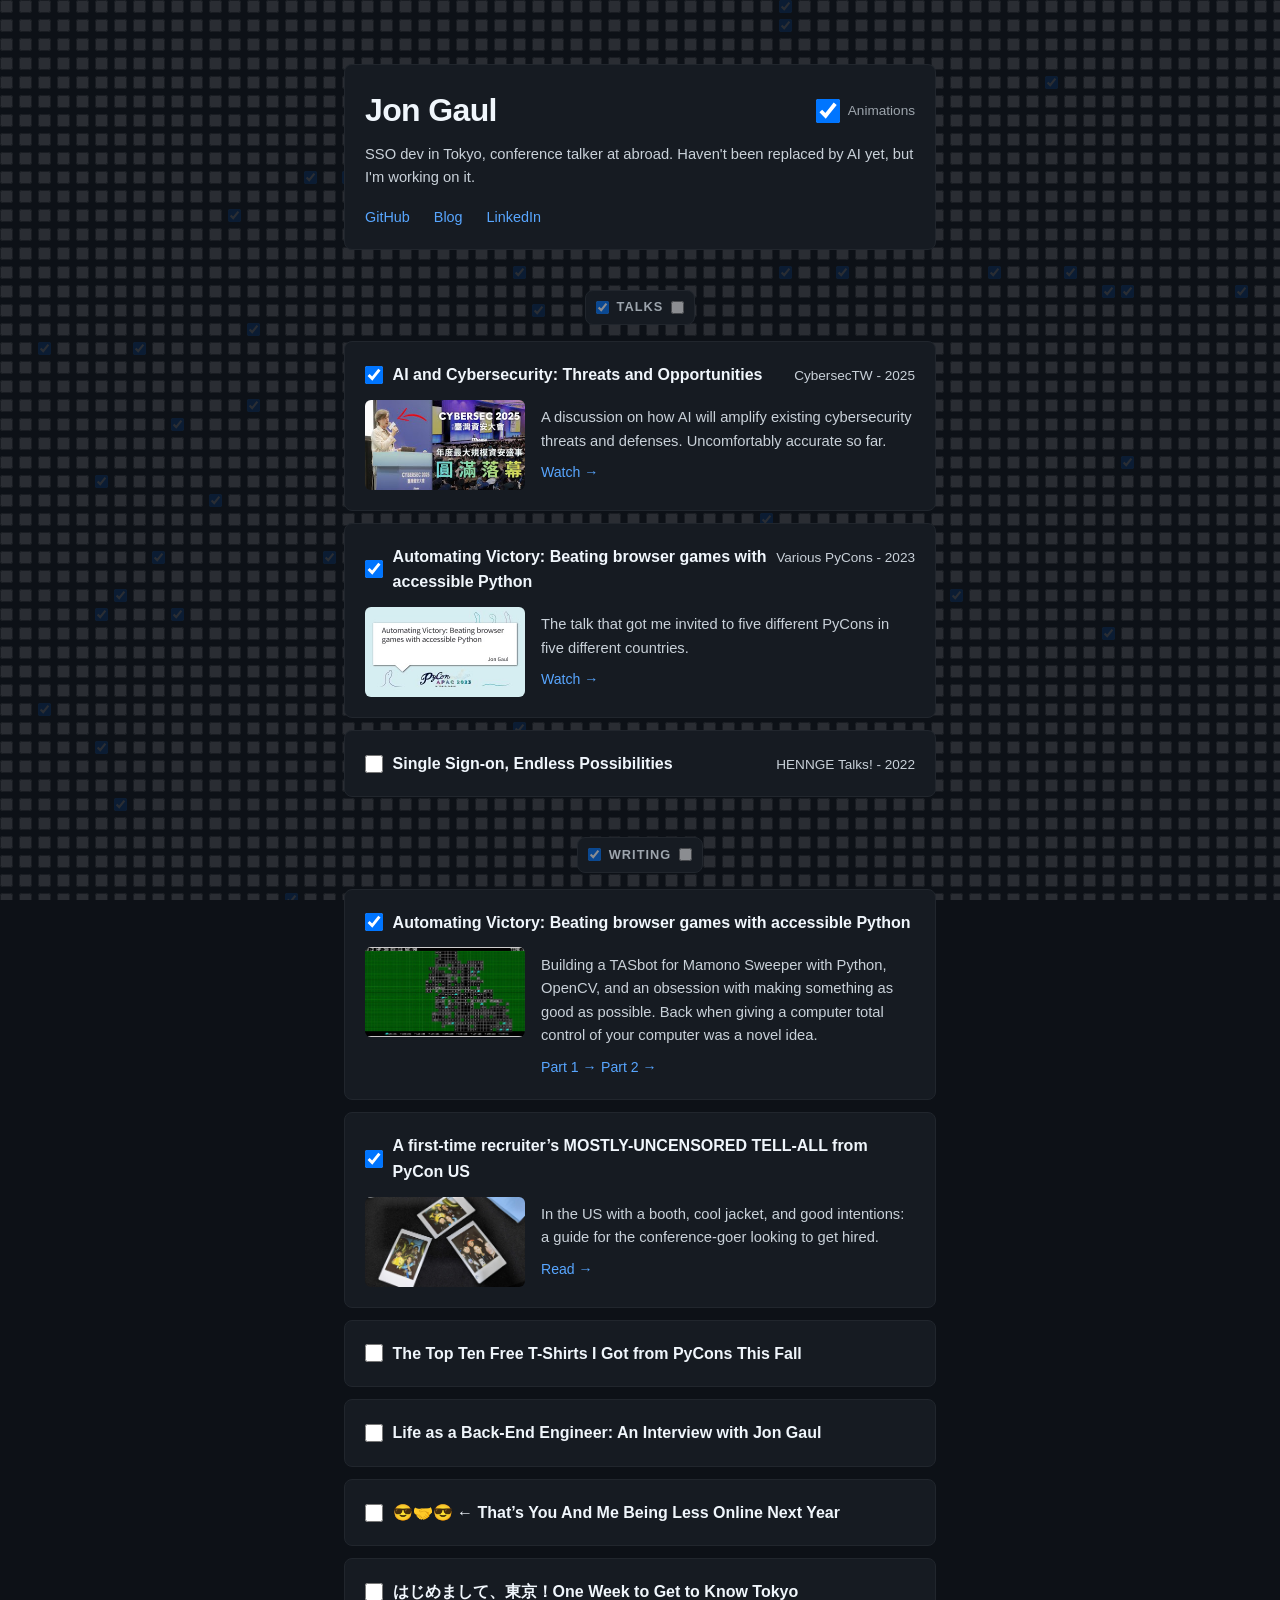
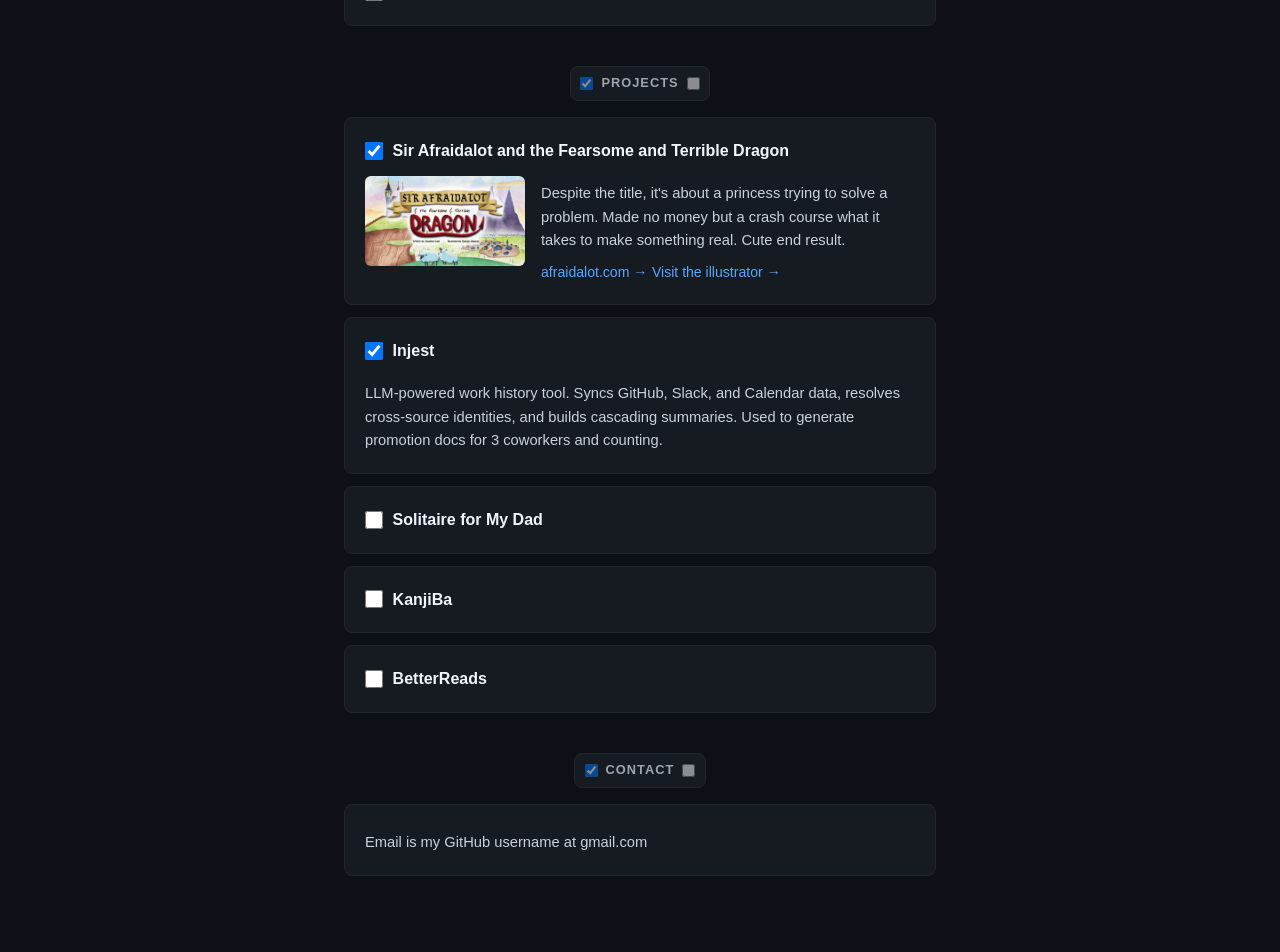
==== index.html @ 00626220 "initial" ====
<!DOCTYPE html>
<html lang="en">
<head>
  <meta charset="UTF-8">
  <meta name="viewport" content="width=device-width, initial-scale=1.0">
  <title>Jon Gaul</title>
  <meta name="description" content="See what I'm up to">
  <meta property="og:title" content="Jon Gaul">
  <meta property="og:description" content="See what I'm up to">
  <meta property="og:image" content="https://jongaul.com/img/cybersec-tw.jpg">
  <meta property="og:type" content="website">
  <meta name="twitter:card" content="summary_large_image">
  <meta name="twitter:title" content="Jon Gaul">
  <meta name="twitter:description" content="See what I'm up to">
  <meta name="twitter:image" content="https://jongaul.com/img/cybersec-tw.jpg">
  <link rel="icon" href="favicon.ico">
  <link rel="stylesheet" href="style.css">
</head>
<body>
  <div id="checkboxes" aria-hidden="true"></div>
  <main>
    <header class="card header-card">
      <div class="header-top">
        <h1>Jon Gaul</h1>
        <label class="motion-toggle"><input type="checkbox" id="motion" checked> Animations</label>
      </div>
      <p class="tagline">SSO dev in Tokyo, conference talker at abroad. Haven't been replaced by AI yet, but I'm working on it.</p>
      <nav>
        <a href="https://github.com/jgaul3">GitHub</a>
        <a href="https://medium.com/@jon.gaul">Blog</a>
        <a href="https://www.linkedin.com/in/jon-gaul-84a195150/">LinkedIn</a>
      </nav>
    </header>

<section>
      <h2><input type="checkbox" checked aria-hidden="true">Talks<input type="checkbox" aria-hidden="true"></h2>
      <div class="card expandable">
        <label class="card-header"><input type="checkbox" checked aria-label="Expand AI and Cybersecurity"><h3>AI and Cybersecurity: Threats and Opportunities<span class="meta">CybersecTW - 2025</span></h3></label>
        <div class="card-expand"><div class="card-expand-inner">
          <img class="thumb" src="img/cybersec-tw.jpg" alt="">
          <div class="card-body">
            <p>A discussion on how AI will amplify existing cybersecurity threats and defenses. Uncomfortably accurate so far.</p>
            <a href="https://www.youtube.com/watch?v=MoIgPzdPlQM" class="link" aria-label="Watch AI and Cybersecurity talk">Watch →</a>
          </div>
        </div></div>
      </div>
      <div class="card expandable">
        <label class="card-header"><input type="checkbox" checked aria-label="Expand PyCon Circuit"><h3>Automating Victory: Beating browser games with accessible Python<span class="meta">Various PyCons - 2023</span></h3></label>
        <div class="card-expand"><div class="card-expand-inner">
          <img class="thumb" src="img/pycon-circuit.jpg" alt="">
          <div class="card-body">
            <p>The talk that got me invited to five different PyCons in five different countries.</p>
            <a href="https://www.youtube.com/watch?v=HydHUgTPCno" class="link" aria-label="Watch PyCon Circuit talk">Watch →</a>
          </div>
        </div></div>
      </div>
      <div class="card expandable">
        <label class="card-header"><input type="checkbox" aria-label="Expand What is Single Sign-On"><h3>Single Sign-on, Endless Possibilities<span class="meta">HENNGE Talks! - 2022</span></h3></label>
        <div class="card-expand"><div class="card-expand-inner">
          <img class="thumb" src="img/sso-talk.jpg" alt="">
          <div class="card-body">
            <p>A crash course in OIDC and SAML: what happens when you click "Sign in with Google" and why you should add it to your site.</p>
            <a href="https://www.youtube.com/watch?v=1_h80XHBzgQ" class="link" aria-label="Watch What is Single Sign-On talk">Watch →</a>
          </div>
        </div></div>
      </div>
    </section>

    <section>
      <h2><input type="checkbox" checked aria-hidden="true">Writing<input type="checkbox" aria-hidden="true"></h2>
      <div class="card expandable">
        <label class="card-header"><input type="checkbox" checked aria-label="Expand Automating Victory"><h3>Automating Victory: Beating browser games with accessible Python</h3></label>
        <div class="card-expand"><div class="card-expand-inner">
          <img class="thumb" src="img/automating-victory.gif" alt="">
          <div class="card-body">
            <p>Building a TASbot for Mamono Sweeper with Python, OpenCV, and an obsession with making something as good as possible. Back when giving a computer total control of your computer was a novel idea.</p>
            <a href="https://medium.com/henngeblog/automating-victory-beating-browser-games-with-accessible-python-part-1-1a371d9e9234" class="link" aria-label="Read Automating Victory Part 1">Part 1 →</a>
            <a href="https://medium.com/henngeblog/automating-victory-beating-browser-games-with-accessible-python-part-2-181134e8b589" class="link" aria-label="Read Automating Victory Part 2">Part 2 →</a>
          </div>
        </div></div>
      </div>
      <div class="card expandable">
        <label class="card-header"><input type="checkbox" checked aria-label="Expand Recruiter Tell-All"><h3>A first-time recruiter’s MOSTLY-UNCENSORED TELL-ALL from PyCon US</h3></label>
        <div class="card-expand"><div class="card-expand-inner">
          <img class="thumb" src="img/tell-all.webp" alt="">
          <div class="card-body">
            <p>In the US with a booth, cool jacket, and good intentions: a guide for the conference-goer looking to get hired.</p>
            <a href="https://medium.com/henngeblog/a-first-time-recruiters-mostly-uncensored-tell-all-from-pycon-us-fcbae22f1d52" class="link" aria-label="Read Recruiter Tell-All">Read →</a>
          </div>
        </div></div>
      </div>
      <div class="card expandable">
        <label class="card-header"><input type="checkbox" aria-label="Expand T-Shirts"><h3>The Top Ten Free T-Shirts I Got from PyCons This Fall</h3></label>
        <div class="card-expand"><div class="card-expand-inner">
          <img class="thumb" src="img/t-shirts.webp" alt="">
          <div class="card-body">
            <p>A retrospective on traveling to 5 countries and the things I took away from each of them.</p>
            <a href="https://medium.com/henngeblog/day-2-the-top-ten-free-t-shirts-i-got-from-pycons-this-fall-167c78c7d3d2" class="link" aria-label="Read Top Ten T-Shirts">Read →</a>
          </div>
        </div></div>
      </div>
      <div class="card expandable">
        <label class="card-header"><input type="checkbox" aria-label="Expand Life as a Back-End Engineer"><h3>Life as a Back-End Engineer: An Interview with Jon Gaul</h3></label>
        <div class="card-expand"><div class="card-expand-inner">
          <img class="thumb" src="img/hennge-life.png" alt="">
          <div class="card-body">
            <p>Come read the most dazzlingly corporate thing I've ever written. A casual, off-the-cuff discussion that took hours of rewrites and revisions.</p>
            <a href="https://hennge.com/global/info/henka/interview/202409-life-as-a-back-end-engineer/" class="link" aria-label="Read Life as a Back-End Engineer">Read →</a>
          </div>
        </div></div>
      </div>
      <div class="card expandable">
        <label class="card-header"><input type="checkbox" aria-label="Expand Being Less Online"><h3>😎🤝😎 ← That’s You And Me Being Less Online Next Year</h3></label>
        <div class="card-expand"><div class="card-expand-inner">
          <img class="thumb" src="img/wii-sports-take-a-break.webp" alt="">
          <div class="card-body">
            <p>Quitting Twitter with uBlock Origin and spite. Still off it at time of writing.</p>
            <a href="https://medium.com/henngeblog/day-4-thats-you-and-me-being-less-online-next-year-6e785f6e74a8" class="link" aria-label="Read Being Less Online">Read →</a>
          </div>
        </div></div>
      </div>
      <div class="card expandable">
        <label class="card-header"><input type="checkbox" aria-label="Expand Tokyo Travel Guide"><h3>はじめまして、東京！One Week to Get to Know Tokyo</h3></label>
        <div class="card-expand"><div class="card-expand-inner">
          <img class="thumb" src="img/japan-travel.png" alt="">
          <div class="card-body">
            <p>Equal parts travel guide, travelog, and chance to show off the pics my mom took while she was in town.</p>
            <a href="https://medium.com/henngeblog/day-9-%E3%81%AF%E3%81%98%E3%82%81%E3%81%BE%E3%81%97%E3%81%A6-%E6%9D%B1%E4%BA%AC-one-week-to-get-to-know-tokyo-d1bea226c5a6" class="link" aria-label="Read Tokyo Travel Guide">Read →</a>
          </div>
        </div></div>
      </div>
    </section>

    <section>
      <h2><input type="checkbox" checked aria-hidden="true">Projects<input type="checkbox" aria-hidden="true"></h2>
      <div class="card expandable">
        <label class="card-header"><input type="checkbox" checked aria-label="Expand afraidalot"><h3>Sir Afraidalot and the Fearsome and Terrible Dragon</h3></label>
        <div class="card-expand"><div class="card-expand-inner">
          <img class="thumb" src="img/afraidalot.webp" alt="">
          <div class="card-body">
            <p>Despite the title, it's about a princess trying to solve a problem. Made no money but a crash course what it takes to make something real. Cute end result.</p>
            <a href="https://afraidalot.com" class="link" aria-label="Visit afraidalot.com">afraidalot.com →</a>
            <a href="https://www.hmooneyart.com/" class="link" aria-label="Visit the illustrator">Visit the illustrator →</a>
          </div>
        </div></div>
      </div>
      <div class="card expandable">
        <label class="card-header"><input type="checkbox" checked aria-label="Expand Injest"><h3>Injest</h3></label>
        <div class="card-expand"><div class="card-expand-inner">
          <p>LLM-powered work history tool. Syncs GitHub, Slack, and Calendar data, resolves cross-source identities, and builds cascading summaries. Used to generate promotion docs for 3 coworkers and counting.</p>
        </div></div>
      </div>
      <div class="card expandable">
        <label class="card-header"><input type="checkbox" aria-label="Expand Solitaire for My Dad"><h3>Solitaire for My Dad</h3></label>
        <div class="card-expand"><div class="card-expand-inner">
          <img class="thumb" src="img/solitaire.webp" alt="">
          <div class="card-body">
            <p>Ad-free solitaire PWA. An app with an intended audience of one.</p>
            <a href="https://jgaul3.github.io/solitaire-for-my-dad/" class="link" aria-label="Play Solitaire for My Dad">Play →</a>
            <a href="https://github.com/jgaul3/solitaire-for-my-dad" class="link" aria-label="Solitaire source code">Source →</a>
          </div>
        </div></div>
      </div>
      <div class="card expandable">
        <label class="card-header"><input type="checkbox" aria-label="Expand KanjiBa"><h3>KanjiBa</h3></label>
        <div class="card-expand"><div class="card-expand-inner">
          <p>A micro-fiction kanji learning app. Generates stories and images to teach you a few kanji in context. An excuse to run a local AI pipeline across every computer I own.</p>
        </div></div>
      </div>
      <div class="card expandable">
        <label class="card-header"><input type="checkbox" aria-label="Expand BetterReads"><h3>BetterReads</h3></label>
        <div class="card-expand"><div class="card-expand-inner">
          <p>Goodreads recommendation engine. Will the people that like your favorites have favorites you'll like?</p>
        </div></div>
      </div>
    </section>

    <section>
      <h2><input type="checkbox" checked aria-hidden="true">Contact<input type="checkbox" aria-hidden="true"></h2>
      <div class="card header-card">
        <p>Email is my GitHub username at gmail.com</p>
      </div>
    </section>

  </main>
  <script>
    const container = document.getElementById('checkboxes');
    const size = 19;
    let boxes;
    const mobile = navigator.maxTouchPoints > 0;
    const gridW = mobile ? window.innerWidth : 3840;
    const gridH = mobile ? window.innerHeight : 2160;
    const cols = Math.ceil(gridW / size);
    const rows = Math.ceil(gridH / size);
    const fragment = document.createDocumentFragment();
    for (let i = 0; i < rows * cols; i++) {
      const cb = document.createElement('input');
      cb.type = 'checkbox';
      // cb.checked = Math.random() < 0.3;
      fragment.appendChild(cb);
    }
    container.appendChild(fragment);
    container.style.setProperty('--cols', cols);
    boxes = container.querySelectorAll('input');

    const motionToggle = document.getElementById('motion');
    let animated = !window.matchMedia('(prefers-reduced-motion: reduce)').matches;
    motionToggle.checked = animated;

    motionToggle.addEventListener('change', () => {
      animated = motionToggle.checked;
    });

    const visCols = Math.ceil(window.innerWidth / size);
    const visRows = Math.ceil(window.innerHeight / size);
    (function tick() {
      if (animated) {
        const r = Math.floor(Math.random() * visRows);
        const c = Math.floor(Math.random() * visCols);
        const idx = r * cols + c;
        boxes[idx].checked = !boxes[idx].checked;
      }
      requestAnimationFrame(tick);
    })();

    /* dvd bounce — disabled
    let px = Math.random() * window.innerWidth;
    let py = Math.random() * window.innerHeight;
    let vx = 3 + Math.random() * 2;
    let vy = 2 + Math.random() * 2;
    (function tick() {
      px += vx;
      py += vy;
      if (px <= 0 || px >= window.innerWidth) vx = -vx;
      if (py <= 0 || py >= window.innerHeight) vy = -vy;
      px = Math.max(0, Math.min(px, window.innerWidth));
      py = Math.max(0, Math.min(py, window.innerHeight));
      toggleNear(px, py);
      requestAnimationFrame(tick);
    })();
    */

    const radius = 2;

    function toggleNear(x, y) {
      const col = Math.floor(x / size);
      const row = Math.floor(y / size);
      for (let dr = -radius; dr <= radius; dr++) {
        for (let dc = -radius; dc <= radius; dc++) {
          if (dr * dr + dc * dc > radius * radius) continue;
          const r = row + dr;
          const c = col + dc;
          if (r < 0 || c < 0 || c >= cols) continue;
          const idx = r * cols + c;
          if (idx >= 0 && idx < boxes.length) {
            boxes[idx].checked = !boxes[idx].checked;
          }
        }
      }
    }

    let lastCol = -1, lastRow = -1;
    function handleMove(x, y) {
      if (!animated) return;
      const col = Math.floor(x / size);
      const row = Math.floor(y / size);
      if (col === lastCol && row === lastRow) return;
      lastCol = col;
      lastRow = row;
      toggleNear(x, y);
    }
    document.addEventListener('mousemove', (e) => {
      handleMove(e.clientX, e.clientY);
    });
    document.addEventListener('touchmove', (e) => {
      const t = e.touches[0];
      handleMove(t.clientX, t.clientY);
    }, { passive: true });
  </script>
</body>
</html>
---- style.css ----
* {
  margin: 0;
  padding: 0;
  box-sizing: border-box;
}

body {
  font-family: -apple-system, BlinkMacSystemFont, "Segoe UI", Helvetica, Arial, sans-serif;
  background: #0d1117;
  color: #c9d1d9;
  line-height: 1.6;
  -webkit-font-smoothing: antialiased;
  position: relative;
}

#checkboxes {
  position: fixed;
  top: 0;
  left: 0;
  width: 100vw;
  height: 100vh;
  display: grid;
  grid-template-columns: repeat(var(--cols), 13px);
  gap: 6px;
  pointer-events: none;
  z-index: 0;
  overflow: hidden;
}

#checkboxes input[type="checkbox"] {
  appearance: auto;
  width: 13px;
  height: 13px;
  margin: 0;
  padding: 0;
  opacity: 0.12;
  pointer-events: auto;
  cursor: pointer;
}

main {
  max-width: 640px;
  margin: 0 auto;
  padding: 4rem 1.5rem;
  position: relative;
  z-index: 1;
  pointer-events: none;
}

main .card, main a, main input {
  pointer-events: auto;
}

header {
  margin-bottom: 3rem;
}

h1 {
  font-size: 2rem;
  color: #f0f6fc;
  font-weight: 700;
  letter-spacing: -0.02em;
}

.tagline {
  margin-top: 0.5rem;
  font-size: 1.05rem;
  color: #c9d1d9;
}

.header-top {
  display: flex;
  justify-content: space-between;
  align-items: center;
}

.motion-toggle {
  display: flex;
  align-items: center;
  gap: 0.5rem;
  font-size: 0.85rem;
  color: #9da5ad;
  cursor: pointer;
  white-space: nowrap;
}

.motion-toggle input[type="checkbox"] {
  appearance: auto;
  width: 24px;
  height: 24px;
  cursor: pointer;
}

nav {
  margin-top: 1rem;
  display: flex;
  gap: 1.5rem;
}

nav a {
  color: #58a6ff;
  text-decoration: none;
  font-size: 0.9rem;
  font-weight: 500;
}

nav a:hover {
  text-decoration: underline;
}

h2 {
  font-size: 0.8rem;
  font-weight: 600;
  text-transform: uppercase;
  letter-spacing: 0.08em;
  color: #9da5ad;
  margin-bottom: 1rem;
  margin-top: 2.5rem;
  background: #161b22;
  border: 1px solid #21262d;
  display: flex;
  align-items: center;
  gap: 0.5rem;
  width: fit-content;
  margin-left: auto;
  margin-right: auto;
  padding: 0.4rem 0.6rem;
  border-radius: 8px;
}

h2 input[type="checkbox"] {
  appearance: auto;
  width: 13px;
  height: 13px;
  margin: 0;
  opacity: 0.5;
}

.card {
  border: 1px solid #21262d;
  border-radius: 8px;
  padding: 1.25rem;
  margin-bottom: 0.75rem;
  background: #161b22;
  transition: border-color 0.15s;
  display: flex;
  gap: 1rem;
  align-items: start;
}

.card.expandable {
  display: block;
}

.card-header {
  display: flex;
  align-items: center;
  gap: 0.6rem;
  cursor: pointer;
}

.card-header input[type="checkbox"] {
  appearance: auto;
  width: 18px;
  height: 18px;
  flex-shrink: 0;
  cursor: pointer;
}

.card-expand {
  display: grid;
  grid-template-rows: 0fr;
  transition: grid-template-rows 0.25s ease;
}

.card-expand > .card-expand-inner {
  overflow: hidden;
  display: flex;
  gap: 1rem;
  align-items: start;
}

.card-header:has(:checked) + .card-expand {
  grid-template-rows: 1fr;
}

.card-header:has(:checked) + .card-expand > .card-expand-inner {
  padding-top: 0.75rem;
}

.card .thumb {
  width: 160px;
  aspect-ratio: 16 / 9;
  border-radius: 6px;
  object-fit: cover;
  flex-shrink: 0;
}

.card .card-body {
  flex: 1;
  min-width: 0;
}

.card:hover {
  border-color: #30363d;
}

.header-card {
  display: block;
}

.card h3 {
  font-size: 1rem;
  color: #f0f6fc;
  font-weight: 600;
  display: flex;
  justify-content: space-between;
  align-items: baseline;
  gap: 0.5rem;
  flex: 1;
}

.meta {
  font-weight: 400;
  color: #c9d1d9;
  font-size: 0.85rem;
  text-align: right;
  white-space: nowrap;
}

.card p {
  margin-top: 0.4rem;
  font-size: 0.92rem;
  color: #c9d1d9;
}

.card a {
  color: #58a6ff;
  text-decoration: none;
}

.card a:hover {
  text-decoration: underline;
}

.link {
  display: inline-block;
  margin-top: 0.5rem;
  font-size: 0.88rem;
  font-weight: 500;
}
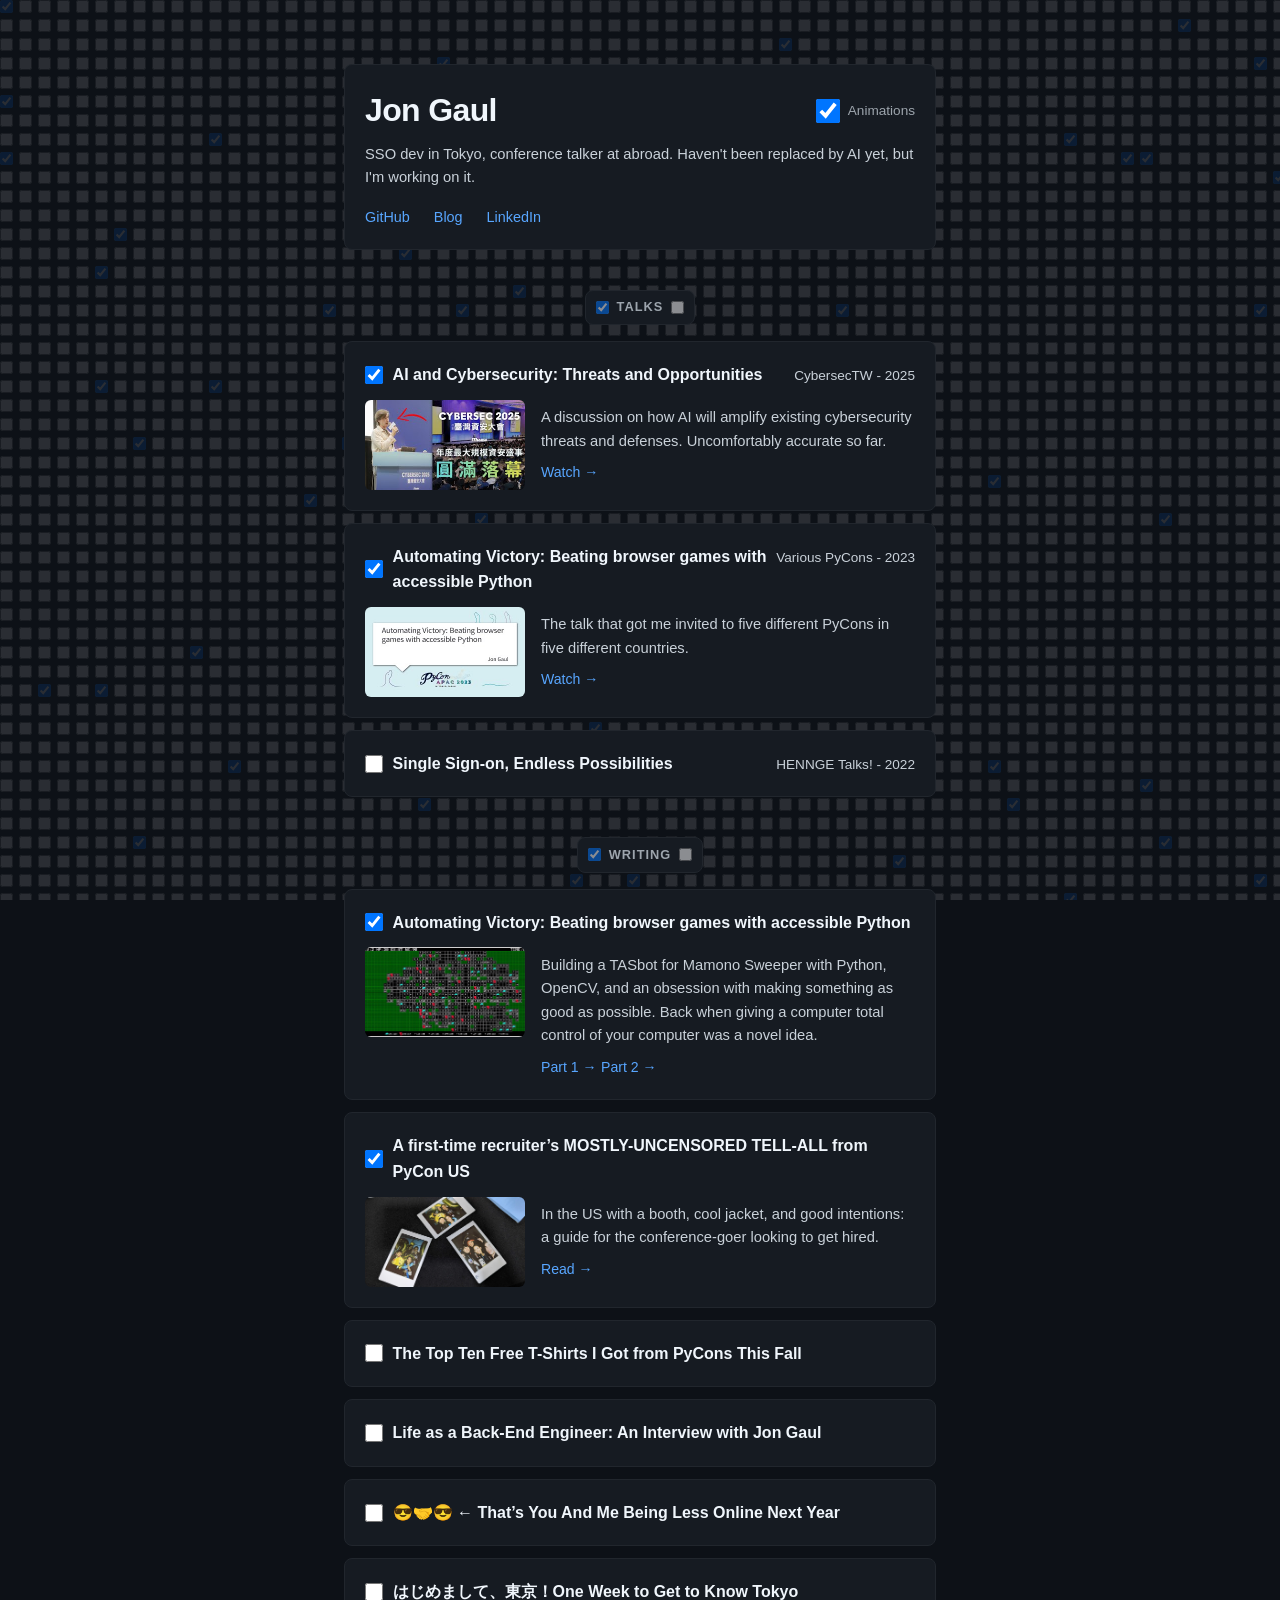
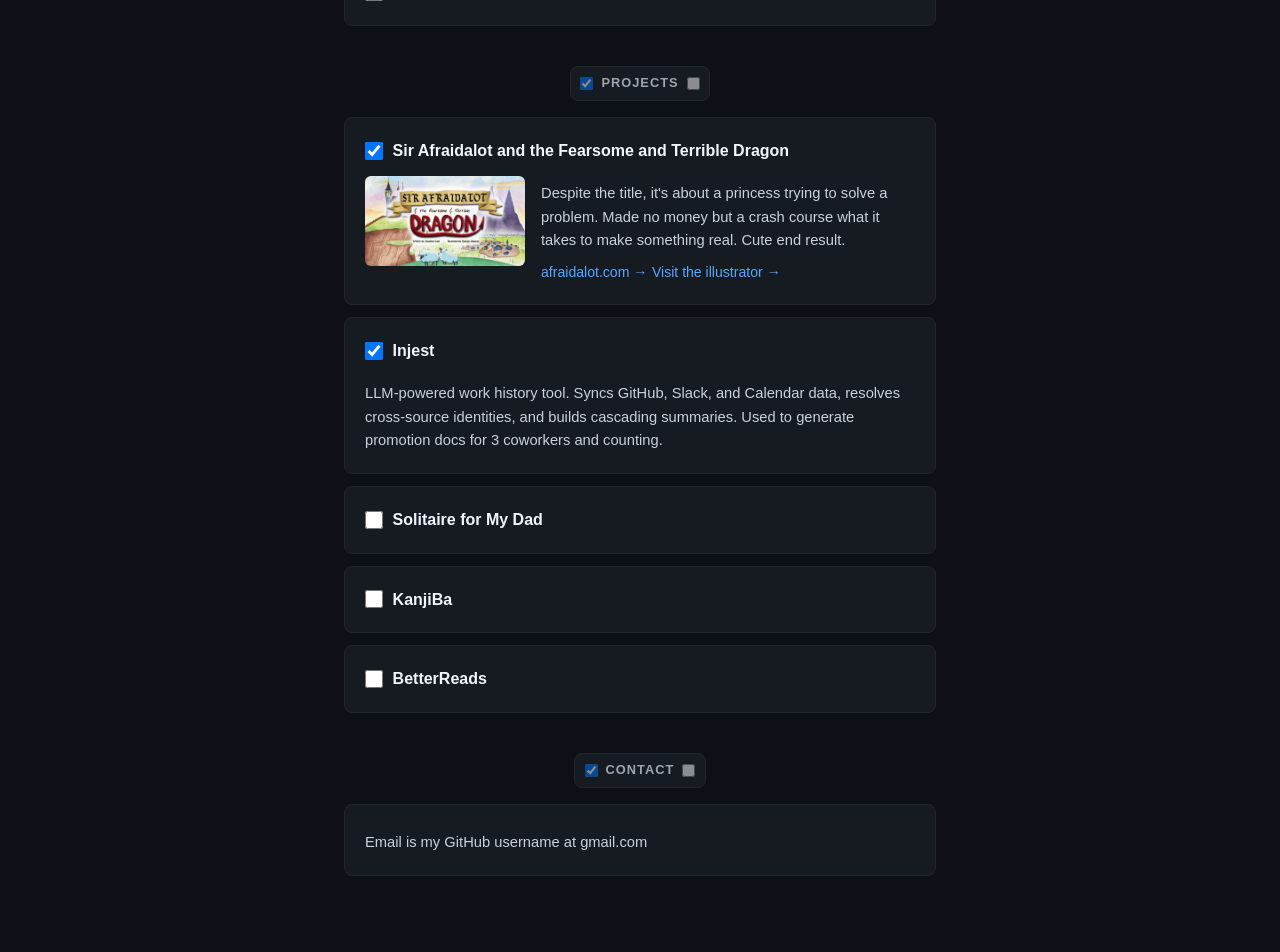
==== commit 58ceda48: "updates" ====
--- a/index.html
+++ b/index.html
@@ -28,7 +28,7 @@
       <nav>
         <a href="https://github.com/jgaul3">GitHub</a>
         <a href="https://medium.com/@jon.gaul">Blog</a>
-        <a href="https://www.linkedin.com/in/jon-gaul-84a195150/">LinkedIn</a>
+        <a href="https://www.linkedin.com/in/jgaul3/">LinkedIn</a>
       </nav>
     </header>
 
@@ -211,8 +211,12 @@
       animated = motionToggle.checked;
     });
 
-    const visCols = Math.ceil(window.innerWidth / size);
-    const visRows = Math.ceil(window.innerHeight / size);
+    let visCols = Math.ceil(window.innerWidth / size);
+    let visRows = Math.ceil(window.innerHeight / size);
+    window.addEventListener('resize', () => {
+      visCols = Math.ceil(window.innerWidth / size);
+      visRows = Math.ceil(window.innerHeight / size);
+    });
     (function tick() {
       if (animated) {
         const r = Math.floor(Math.random() * visRows);
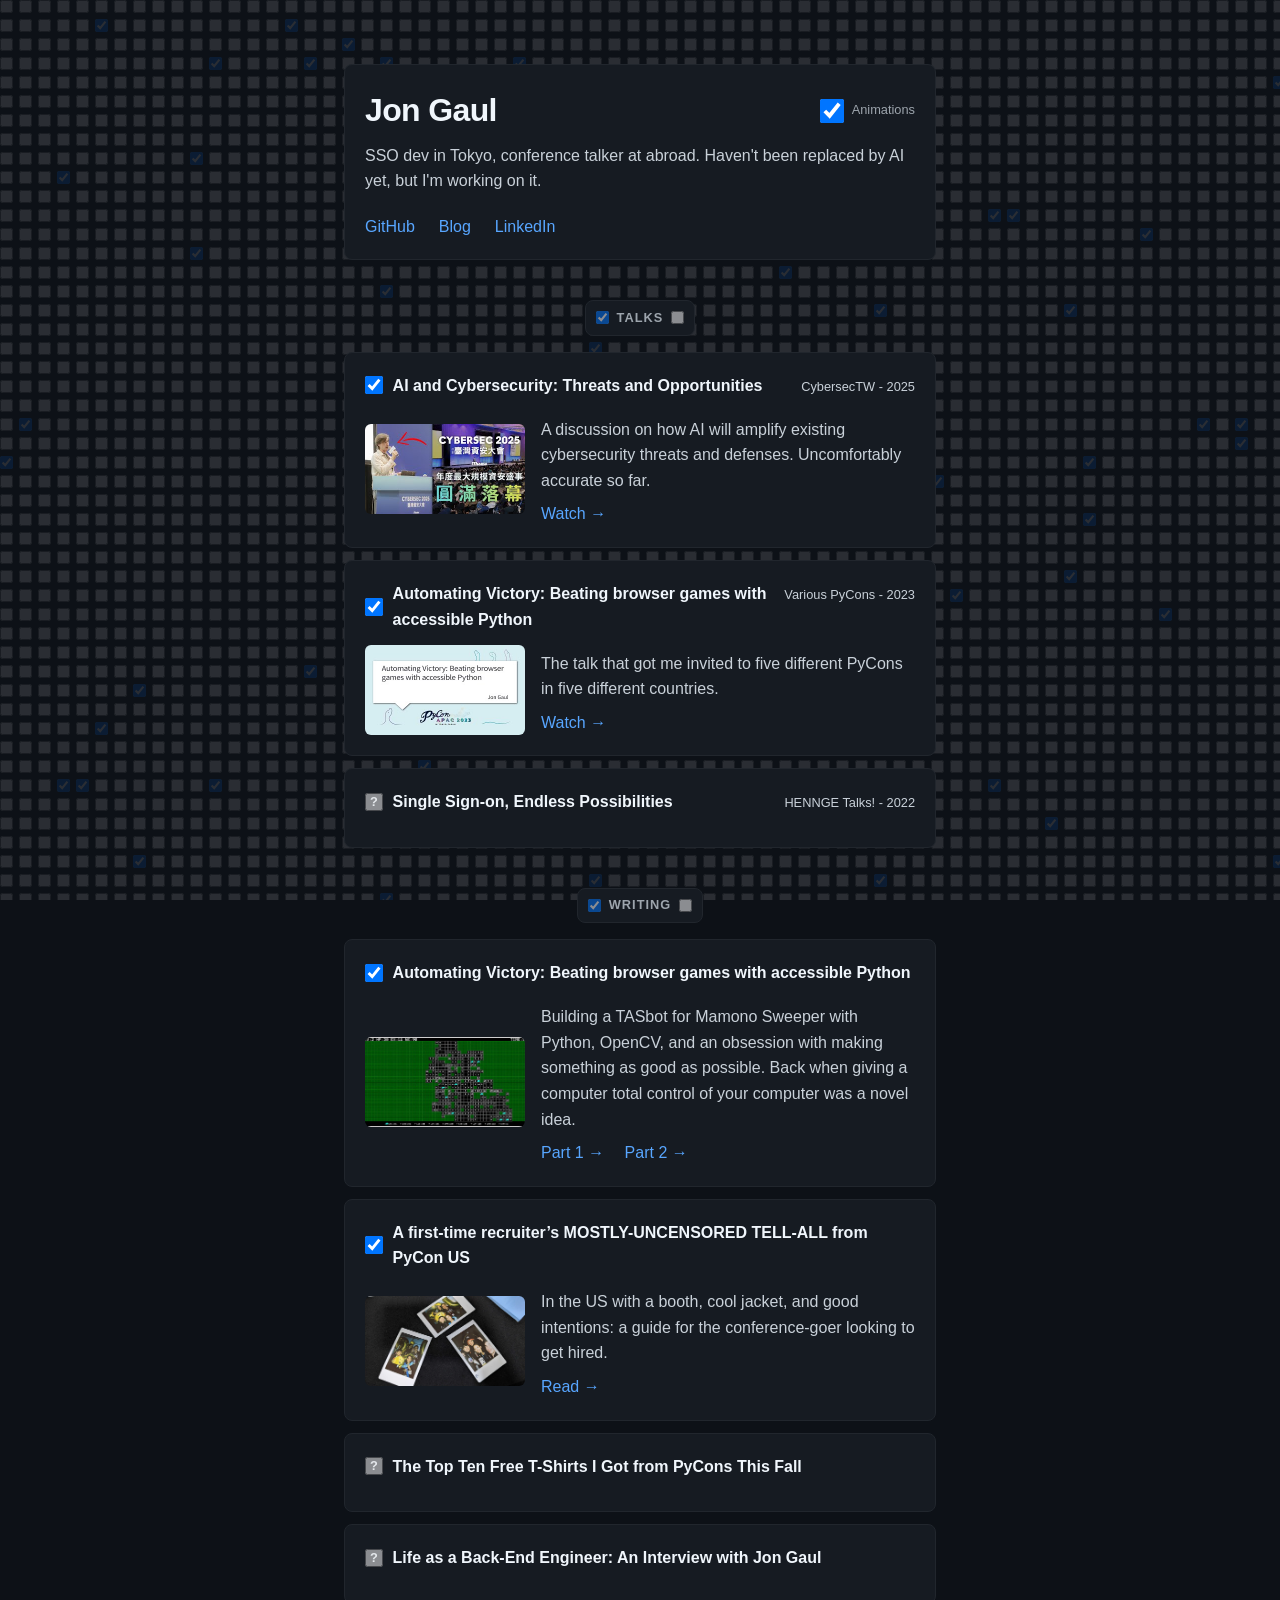
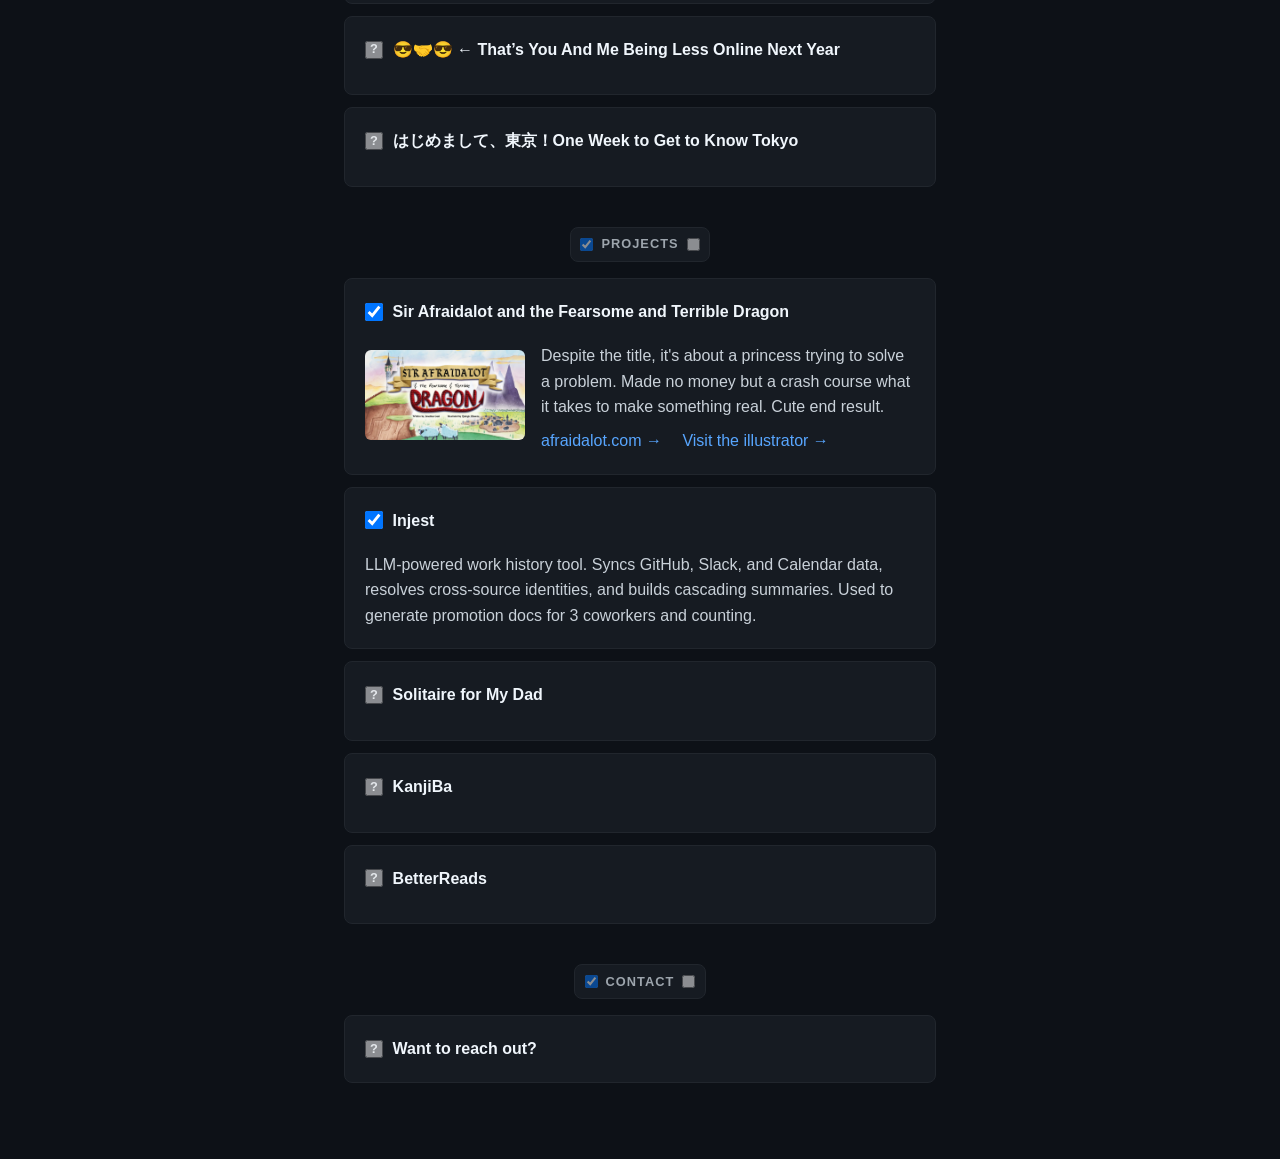
==== commit ba4a6d5d: "Refine style" ====
--- a/index.html
+++ b/index.html
@@ -13,6 +13,7 @@
   <meta name="twitter:title" content="Jon Gaul">
   <meta name="twitter:description" content="See what I'm up to">
   <meta name="twitter:image" content="https://jongaul.com/img/cybersec-tw.jpg">
+  <meta name="theme-color" content="#0d1117">
   <link rel="icon" href="favicon.ico">
   <link rel="stylesheet" href="style.css">
 </head>
@@ -26,13 +27,13 @@
       </div>
       <p class="tagline">SSO dev in Tokyo, conference talker at abroad. Haven't been replaced by AI yet, but I'm working on it.</p>
       <nav>
-        <a href="https://github.com/jgaul3">GitHub</a>
-        <a href="https://medium.com/@jon.gaul">Blog</a>
-        <a href="https://www.linkedin.com/in/jgaul3/">LinkedIn</a>
+        <a href="https://github.com/jgaul3" target="_blank" rel="noopener">GitHub</a>
+        <a href="https://medium.com/@jon.gaul" target="_blank" rel="noopener">Blog</a>
+        <a href="https://www.linkedin.com/in/jgaul3/" target="_blank" rel="noopener">LinkedIn</a>
       </nav>
     </header>
 
-<section>
+    <section>
       <h2><input type="checkbox" checked aria-hidden="true">Talks<input type="checkbox" aria-hidden="true"></h2>
       <div class="card expandable">
         <label class="card-header"><input type="checkbox" checked aria-label="Expand AI and Cybersecurity"><h3>AI and Cybersecurity: Threats and Opportunities<span class="meta">CybersecTW - 2025</span></h3></label>
@@ -40,7 +41,7 @@
           <img class="thumb" src="img/cybersec-tw.jpg" alt="">
           <div class="card-body">
             <p>A discussion on how AI will amplify existing cybersecurity threats and defenses. Uncomfortably accurate so far.</p>
-            <a href="https://www.youtube.com/watch?v=MoIgPzdPlQM" class="link" aria-label="Watch AI and Cybersecurity talk">Watch →</a>
+            <a href="https://www.youtube.com/watch?v=MoIgPzdPlQM" class="link" target="_blank" rel="noopener" aria-label="Watch AI and Cybersecurity talk">Watch →</a>
           </div>
         </div></div>
       </div>
@@ -50,7 +51,7 @@
           <img class="thumb" src="img/pycon-circuit.jpg" alt="">
           <div class="card-body">
             <p>The talk that got me invited to five different PyCons in five different countries.</p>
-            <a href="https://www.youtube.com/watch?v=HydHUgTPCno" class="link" aria-label="Watch PyCon Circuit talk">Watch →</a>
+            <a href="https://www.youtube.com/watch?v=HydHUgTPCno" class="link" target="_blank" rel="noopener" aria-label="Watch PyCon Circuit talk">Watch →</a>
           </div>
         </div></div>
       </div>
@@ -60,7 +61,7 @@
           <img class="thumb" src="img/sso-talk.jpg" alt="">
           <div class="card-body">
             <p>A crash course in OIDC and SAML: what happens when you click "Sign in with Google" and why you should add it to your site.</p>
-            <a href="https://www.youtube.com/watch?v=1_h80XHBzgQ" class="link" aria-label="Watch What is Single Sign-On talk">Watch →</a>
+            <a href="https://www.youtube.com/watch?v=1_h80XHBzgQ" class="link" target="_blank" rel="noopener" aria-label="Watch What is Single Sign-On talk">Watch →</a>
           </div>
         </div></div>
       </div>
@@ -74,8 +75,8 @@
           <img class="thumb" src="img/automating-victory.gif" alt="">
           <div class="card-body">
             <p>Building a TASbot for Mamono Sweeper with Python, OpenCV, and an obsession with making something as good as possible. Back when giving a computer total control of your computer was a novel idea.</p>
-            <a href="https://medium.com/henngeblog/automating-victory-beating-browser-games-with-accessible-python-part-1-1a371d9e9234" class="link" aria-label="Read Automating Victory Part 1">Part 1 →</a>
-            <a href="https://medium.com/henngeblog/automating-victory-beating-browser-games-with-accessible-python-part-2-181134e8b589" class="link" aria-label="Read Automating Victory Part 2">Part 2 →</a>
+            <a href="https://medium.com/henngeblog/automating-victory-beating-browser-games-with-accessible-python-part-1-1a371d9e9234" class="link" target="_blank" rel="noopener" aria-label="Read Automating Victory Part 1">Part 1 →</a>
+            <a href="https://medium.com/henngeblog/automating-victory-beating-browser-games-with-accessible-python-part-2-181134e8b589" class="link" target="_blank" rel="noopener" aria-label="Read Automating Victory Part 2">Part 2 →</a>
           </div>
         </div></div>
       </div>
@@ -85,7 +86,7 @@
           <img class="thumb" src="img/tell-all.webp" alt="">
           <div class="card-body">
             <p>In the US with a booth, cool jacket, and good intentions: a guide for the conference-goer looking to get hired.</p>
-            <a href="https://medium.com/henngeblog/a-first-time-recruiters-mostly-uncensored-tell-all-from-pycon-us-fcbae22f1d52" class="link" aria-label="Read Recruiter Tell-All">Read →</a>
+            <a href="https://medium.com/henngeblog/a-first-time-recruiters-mostly-uncensored-tell-all-from-pycon-us-fcbae22f1d52" class="link" target="_blank" rel="noopener" aria-label="Read Recruiter Tell-All">Read →</a>
           </div>
         </div></div>
       </div>
@@ -95,7 +96,7 @@
           <img class="thumb" src="img/t-shirts.webp" alt="">
           <div class="card-body">
             <p>A retrospective on traveling to 5 countries and the things I took away from each of them.</p>
-            <a href="https://medium.com/henngeblog/day-2-the-top-ten-free-t-shirts-i-got-from-pycons-this-fall-167c78c7d3d2" class="link" aria-label="Read Top Ten T-Shirts">Read →</a>
+            <a href="https://medium.com/henngeblog/day-2-the-top-ten-free-t-shirts-i-got-from-pycons-this-fall-167c78c7d3d2" class="link" target="_blank" rel="noopener" aria-label="Read Top Ten T-Shirts">Read →</a>
           </div>
         </div></div>
       </div>
@@ -105,7 +106,7 @@
           <img class="thumb" src="img/hennge-life.png" alt="">
           <div class="card-body">
             <p>Come read the most dazzlingly corporate thing I've ever written. A casual, off-the-cuff discussion that took hours of rewrites and revisions.</p>
-            <a href="https://hennge.com/global/info/henka/interview/202409-life-as-a-back-end-engineer/" class="link" aria-label="Read Life as a Back-End Engineer">Read →</a>
+            <a href="https://hennge.com/global/info/henka/interview/202409-life-as-a-back-end-engineer/" class="link" target="_blank" rel="noopener" aria-label="Read Life as a Back-End Engineer">Read →</a>
           </div>
         </div></div>
       </div>
@@ -115,7 +116,7 @@
           <img class="thumb" src="img/wii-sports-take-a-break.webp" alt="">
           <div class="card-body">
             <p>Quitting Twitter with uBlock Origin and spite. Still off it at time of writing.</p>
-            <a href="https://medium.com/henngeblog/day-4-thats-you-and-me-being-less-online-next-year-6e785f6e74a8" class="link" aria-label="Read Being Less Online">Read →</a>
+            <a href="https://medium.com/henngeblog/day-4-thats-you-and-me-being-less-online-next-year-6e785f6e74a8" class="link" target="_blank" rel="noopener" aria-label="Read Being Less Online">Read →</a>
           </div>
         </div></div>
       </div>
@@ -125,7 +126,7 @@
           <img class="thumb" src="img/japan-travel.png" alt="">
           <div class="card-body">
             <p>Equal parts travel guide, travelog, and chance to show off the pics my mom took while she was in town.</p>
-            <a href="https://medium.com/henngeblog/day-9-%E3%81%AF%E3%81%98%E3%82%81%E3%81%BE%E3%81%97%E3%81%A6-%E6%9D%B1%E4%BA%AC-one-week-to-get-to-know-tokyo-d1bea226c5a6" class="link" aria-label="Read Tokyo Travel Guide">Read →</a>
+            <a href="https://medium.com/henngeblog/day-9-%E3%81%AF%E3%81%98%E3%82%81%E3%81%BE%E3%81%97%E3%81%A6-%E6%9D%B1%E4%BA%AC-one-week-to-get-to-know-tokyo-d1bea226c5a6" class="link" target="_blank" rel="noopener" aria-label="Read Tokyo Travel Guide">Read →</a>
           </div>
         </div></div>
       </div>
@@ -139,8 +140,8 @@
           <img class="thumb" src="img/afraidalot.webp" alt="">
           <div class="card-body">
             <p>Despite the title, it's about a princess trying to solve a problem. Made no money but a crash course what it takes to make something real. Cute end result.</p>
-            <a href="https://afraidalot.com" class="link" aria-label="Visit afraidalot.com">afraidalot.com →</a>
-            <a href="https://www.hmooneyart.com/" class="link" aria-label="Visit the illustrator">Visit the illustrator →</a>
+            <a href="https://afraidalot.com" class="link" target="_blank" rel="noopener" aria-label="Visit afraidalot.com">afraidalot.com →</a>
+            <a href="https://www.hmooneyart.com/" class="link" target="_blank" rel="noopener" aria-label="Visit the illustrator">Visit the illustrator →</a>
           </div>
         </div></div>
       </div>
@@ -156,8 +157,8 @@
           <img class="thumb" src="img/solitaire.webp" alt="">
           <div class="card-body">
             <p>Ad-free solitaire PWA. An app with an intended audience of one.</p>
-            <a href="https://jgaul3.github.io/solitaire-for-my-dad/" class="link" aria-label="Play Solitaire for My Dad">Play →</a>
-            <a href="https://github.com/jgaul3/solitaire-for-my-dad" class="link" aria-label="Solitaire source code">Source →</a>
+            <a href="https://jgaul3.github.io/solitaire-for-my-dad/" class="link" target="_blank" rel="noopener" aria-label="Play Solitaire for My Dad">Play →</a>
+            <a href="https://github.com/jgaul3/solitaire-for-my-dad" class="link" target="_blank" rel="noopener" aria-label="Solitaire source code">Source →</a>
           </div>
         </div></div>
       </div>
@@ -177,8 +178,8 @@
 
     <section>
       <h2><input type="checkbox" checked aria-hidden="true">Contact<input type="checkbox" aria-hidden="true"></h2>
-      <div class="card header-card">
-        <p>Email is my GitHub username at gmail.com</p>
+      <div class="card expandable">
+        <label class="card-header"><input type="checkbox" id="contact-reveal" aria-label="Reveal email"><h3><span class="contact-text">Want to reach out?</span></h3></label>
       </div>
     </section>
 
@@ -196,7 +197,6 @@
     for (let i = 0; i < rows * cols; i++) {
       const cb = document.createElement('input');
       cb.type = 'checkbox';
-      // cb.checked = Math.random() < 0.3;
       fragment.appendChild(cb);
     }
     container.appendChild(fragment);
@@ -226,23 +226,6 @@
       }
       requestAnimationFrame(tick);
     })();
-
-    /* dvd bounce — disabled
-    let px = Math.random() * window.innerWidth;
-    let py = Math.random() * window.innerHeight;
-    let vx = 3 + Math.random() * 2;
-    let vy = 2 + Math.random() * 2;
-    (function tick() {
-      px += vx;
-      py += vy;
-      if (px <= 0 || px >= window.innerWidth) vx = -vx;
-      if (py <= 0 || py >= window.innerHeight) vy = -vy;
-      px = Math.max(0, Math.min(px, window.innerWidth));
-      py = Math.max(0, Math.min(py, window.innerHeight));
-      toggleNear(px, py);
-      requestAnimationFrame(tick);
-    })();
-    */
 
     const radius = 2;
 
@@ -280,6 +263,17 @@
       const t = e.touches[0];
       handleMove(t.clientX, t.clientY);
     }, { passive: true });
+
+    document.getElementById('contact-reveal').addEventListener('change', function() {
+      const span = document.querySelector('.contact-text');
+      if (this.checked) {
+        const u = 'jgaul3', d = 'gmail.com';
+        const addr = u + '@' + d;
+        span.innerHTML = 'Email me at <a href="mailto:' + addr + '" class="contact-email">' + addr + '</a>';
+      } else {
+        span.textContent = 'Want to reach out?';
+      }
+    });
   </script>
 </body>
 </html>
--- a/style.css
+++ b/style.css
@@ -1,3 +1,18 @@
+:root {
+  --color-bg: #0d1117;
+  --color-surface: #161b22;
+  --color-border: #21262d;
+  --color-border-hover: #30363d;
+  --color-text: #c9d1d9;
+  --color-text-bright: #f0f6fc;
+  --color-text-muted: #9da5ad;
+  --color-accent: #58a6ff;
+
+  --text-xl: 2rem;
+  --text-base: 1rem;
+  --text-sm: 0.8rem;
+}
+
 * {
   margin: 0;
   padding: 0;
@@ -6,8 +21,8 @@
 
 body {
   font-family: -apple-system, BlinkMacSystemFont, "Segoe UI", Helvetica, Arial, sans-serif;
-  background: #0d1117;
-  color: #c9d1d9;
+  background: var(--color-bg);
+  color: var(--color-text);
   line-height: 1.6;
   -webkit-font-smoothing: antialiased;
   position: relative;
@@ -56,16 +71,16 @@
 }
 
 h1 {
-  font-size: 2rem;
-  color: #f0f6fc;
+  font-size: var(--text-xl);
+  color: var(--color-text-bright);
   font-weight: 700;
   letter-spacing: -0.02em;
 }
 
 .tagline {
-  margin-top: 0.5rem;
-  font-size: 1.05rem;
-  color: #c9d1d9;
+  margin-top: 0.75rem;
+  font-size: var(--text-base);
+  color: var(--color-text);
 }
 
 .header-top {
@@ -78,8 +93,8 @@
   display: flex;
   align-items: center;
   gap: 0.5rem;
-  font-size: 0.85rem;
-  color: #9da5ad;
+  font-size: var(--text-sm);
+  color: var(--color-text-muted);
   cursor: pointer;
   white-space: nowrap;
 }
@@ -92,15 +107,15 @@
 }
 
 nav {
-  margin-top: 1rem;
+  margin-top: 1.25rem;
   display: flex;
   gap: 1.5rem;
 }
 
 nav a {
-  color: #58a6ff;
+  color: var(--color-accent);
   text-decoration: none;
-  font-size: 0.9rem;
+  font-size: var(--text-base);
   font-weight: 500;
 }
 
@@ -109,15 +124,15 @@
 }
 
 h2 {
-  font-size: 0.8rem;
+  font-size: var(--text-sm);
   font-weight: 600;
   text-transform: uppercase;
   letter-spacing: 0.08em;
-  color: #9da5ad;
+  color: var(--color-text-muted);
   margin-bottom: 1rem;
   margin-top: 2.5rem;
-  background: #161b22;
-  border: 1px solid #21262d;
+  background: var(--color-surface);
+  border: 1px solid var(--color-border);
   display: flex;
   align-items: center;
   gap: 0.5rem;
@@ -137,11 +152,11 @@
 }
 
 .card {
-  border: 1px solid #21262d;
+  border: 1px solid var(--color-border);
   border-radius: 8px;
   padding: 1.25rem;
   margin-bottom: 0.75rem;
-  background: #161b22;
+  background: var(--color-surface);
   transition: border-color 0.15s;
   display: flex;
   gap: 1rem;
@@ -150,6 +165,7 @@
 
 .card.expandable {
   display: block;
+  position: relative;
 }
 
 .card-header {
@@ -157,6 +173,22 @@
   align-items: center;
   gap: 0.6rem;
   cursor: pointer;
+  position: relative;
+}
+
+.card-header:not(:has(:checked))::before {
+  content: '?';
+  position: absolute;
+  left: 0;
+  width: 18px;
+  height: 18px;
+  display: flex;
+  align-items: center;
+  justify-content: center;
+  font-size: var(--text-sm);
+  font-weight: 700;
+  color: var(--color-text);
+  pointer-events: none;
 }
 
 .card-header input[type="checkbox"] {
@@ -167,6 +199,15 @@
   cursor: pointer;
 }
 
+.card-header input[type="checkbox"]:not(:checked) {
+  opacity: 0.5;
+  transition: opacity 0.15s;
+}
+
+.card-header:hover input[type="checkbox"]:not(:checked) {
+  opacity: 0.8;
+}
+
 .card-expand {
   display: grid;
   grid-template-rows: 0fr;
@@ -180,11 +221,15 @@
   align-items: start;
 }
 
+.card-header:has(:checked) + .card-expand .card-expand-inner {
+  align-items: center;
+}
+
 .card-header:has(:checked) + .card-expand {
   grid-template-rows: 1fr;
 }
 
-.card-header:has(:checked) + .card-expand > .card-expand-inner {
+.card-expand-inner {
   padding-top: 0.75rem;
 }
 
@@ -202,7 +247,7 @@
 }
 
 .card:hover {
-  border-color: #30363d;
+  border-color: var(--color-border-hover);
 }
 
 .header-card {
@@ -210,8 +255,8 @@
 }
 
 .card h3 {
-  font-size: 1rem;
-  color: #f0f6fc;
+  font-size: var(--text-base);
+  color: var(--color-text-bright);
   font-weight: 600;
   display: flex;
   justify-content: space-between;
@@ -222,20 +267,20 @@
 
 .meta {
   font-weight: 400;
-  color: #c9d1d9;
-  font-size: 0.85rem;
+  color: var(--color-text);
+  font-size: var(--text-sm);
   text-align: right;
   white-space: nowrap;
 }
 
 .card p {
   margin-top: 0.4rem;
-  font-size: 0.92rem;
-  color: #c9d1d9;
+  font-size: var(--text-base);
+  color: var(--color-text);
 }
 
 .card a {
-  color: #58a6ff;
+  color: var(--color-accent);
   text-decoration: none;
 }
 
@@ -246,6 +291,44 @@
 .link {
   display: inline-block;
   margin-top: 0.5rem;
-  font-size: 0.88rem;
+  margin-right: 1rem;
+  font-size: var(--text-base);
   font-weight: 500;
 }
+
+.link:last-child {
+  margin-right: 0;
+}
+
+.contact-email {
+  color: var(--color-accent);
+  text-decoration: none;
+}
+
+:focus-visible {
+  outline: 2px solid var(--color-accent);
+  outline-offset: 2px;
+}
+
+#checkboxes input:focus-visible {
+  border-radius: 4px;
+}
+
+@media (max-width: 480px) {
+  .card-expand > .card-expand-inner {
+    flex-direction: column;
+  }
+
+  .card .thumb {
+    width: 100%;
+  }
+
+  .card h3 {
+    flex-direction: column;
+    gap: 0.15rem;
+  }
+
+  .meta {
+    text-align: left;
+  }
+}
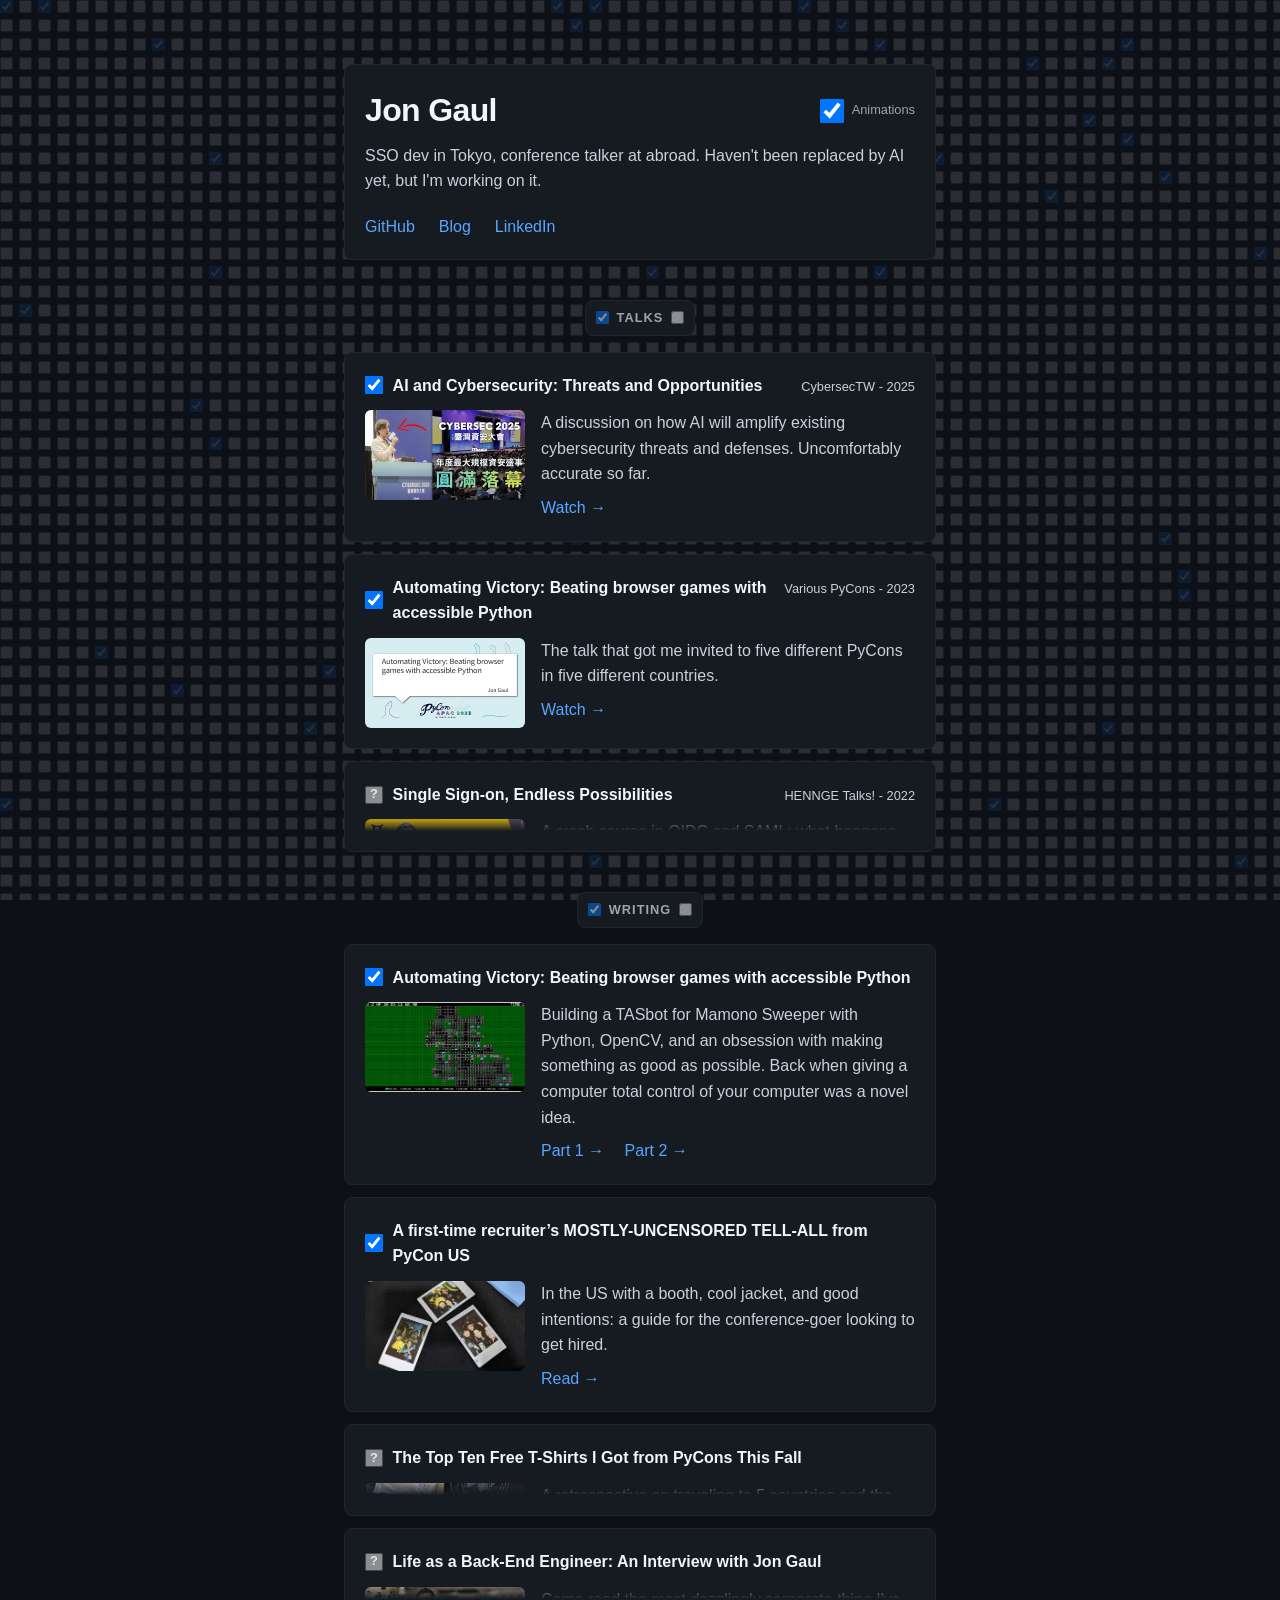
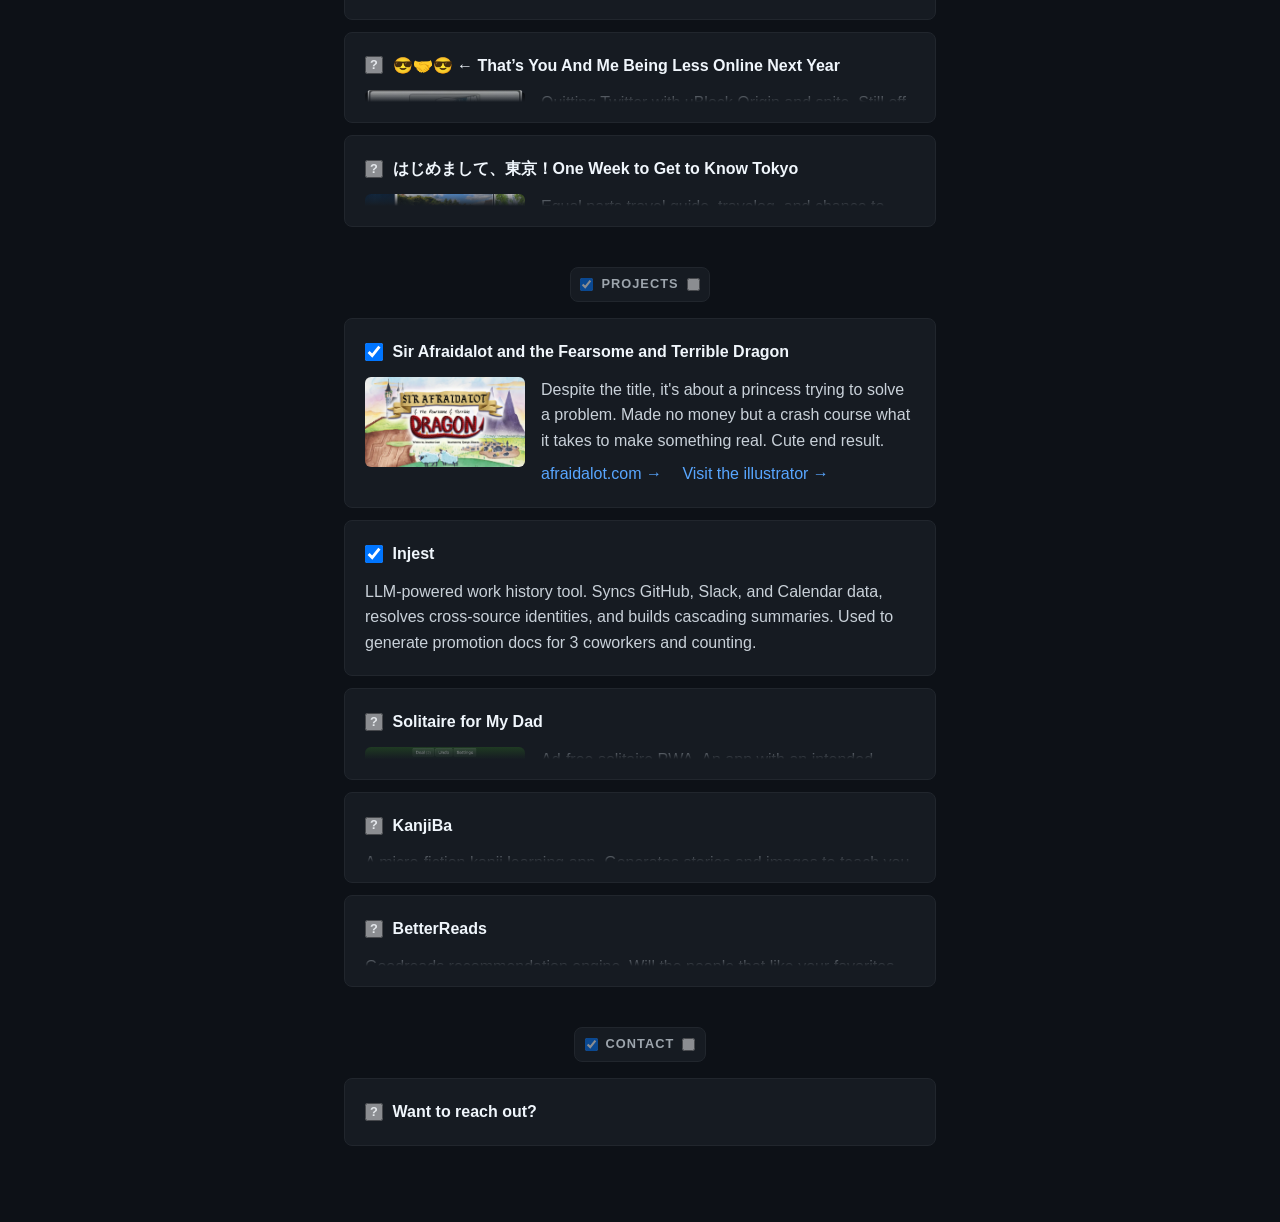
==== commit 803b75fd: "imply closed cards better" ====
--- a/index.html
+++ b/index.html
@@ -267,7 +267,8 @@
     document.getElementById('contact-reveal').addEventListener('change', function() {
       const span = document.querySelector('.contact-text');
       if (this.checked) {
-        const u = 'jgaul3', d = 'gmail.com';
+        const d = 'gmail.com';
+        const u = 'jgaul3';
         const addr = u + '@' + d;
         span.innerHTML = 'Email me at <a href="mailto:' + addr + '" class="contact-email">' + addr + '</a>';
       } else {
--- a/style.css
+++ b/style.css
@@ -210,8 +210,25 @@
 
 .card-expand {
   display: grid;
-  grid-template-rows: 0fr;
+  grid-template-rows: minmax(1.5rem, 0fr);
   transition: grid-template-rows 0.25s ease;
+  position: relative;
+}
+
+.card-expand::after {
+  content: '';
+  position: absolute;
+  bottom: 0;
+  left: 0;
+  right: 0;
+  height: 1rem;
+  background: linear-gradient(to bottom, transparent, var(--color-surface));
+  pointer-events: none;
+  transition: opacity 0.25s ease;
+}
+
+.card-header:has(:checked) + .card-expand::after {
+  opacity: 0;
 }
 
 .card-expand > .card-expand-inner {
@@ -221,12 +238,8 @@
   align-items: start;
 }
 
-.card-header:has(:checked) + .card-expand .card-expand-inner {
-  align-items: center;
-}
-
 .card-header:has(:checked) + .card-expand {
-  grid-template-rows: 1fr;
+  grid-template-rows: minmax(1.5rem, 1fr);
 }
 
 .card-expand-inner {
@@ -246,6 +259,11 @@
   min-width: 0;
 }
 
+.card-expand-inner > :first-child,
+.card .card-body > :first-child {
+  margin-top: 0;
+}
+
 .card:hover {
   border-color: var(--color-border-hover);
 }
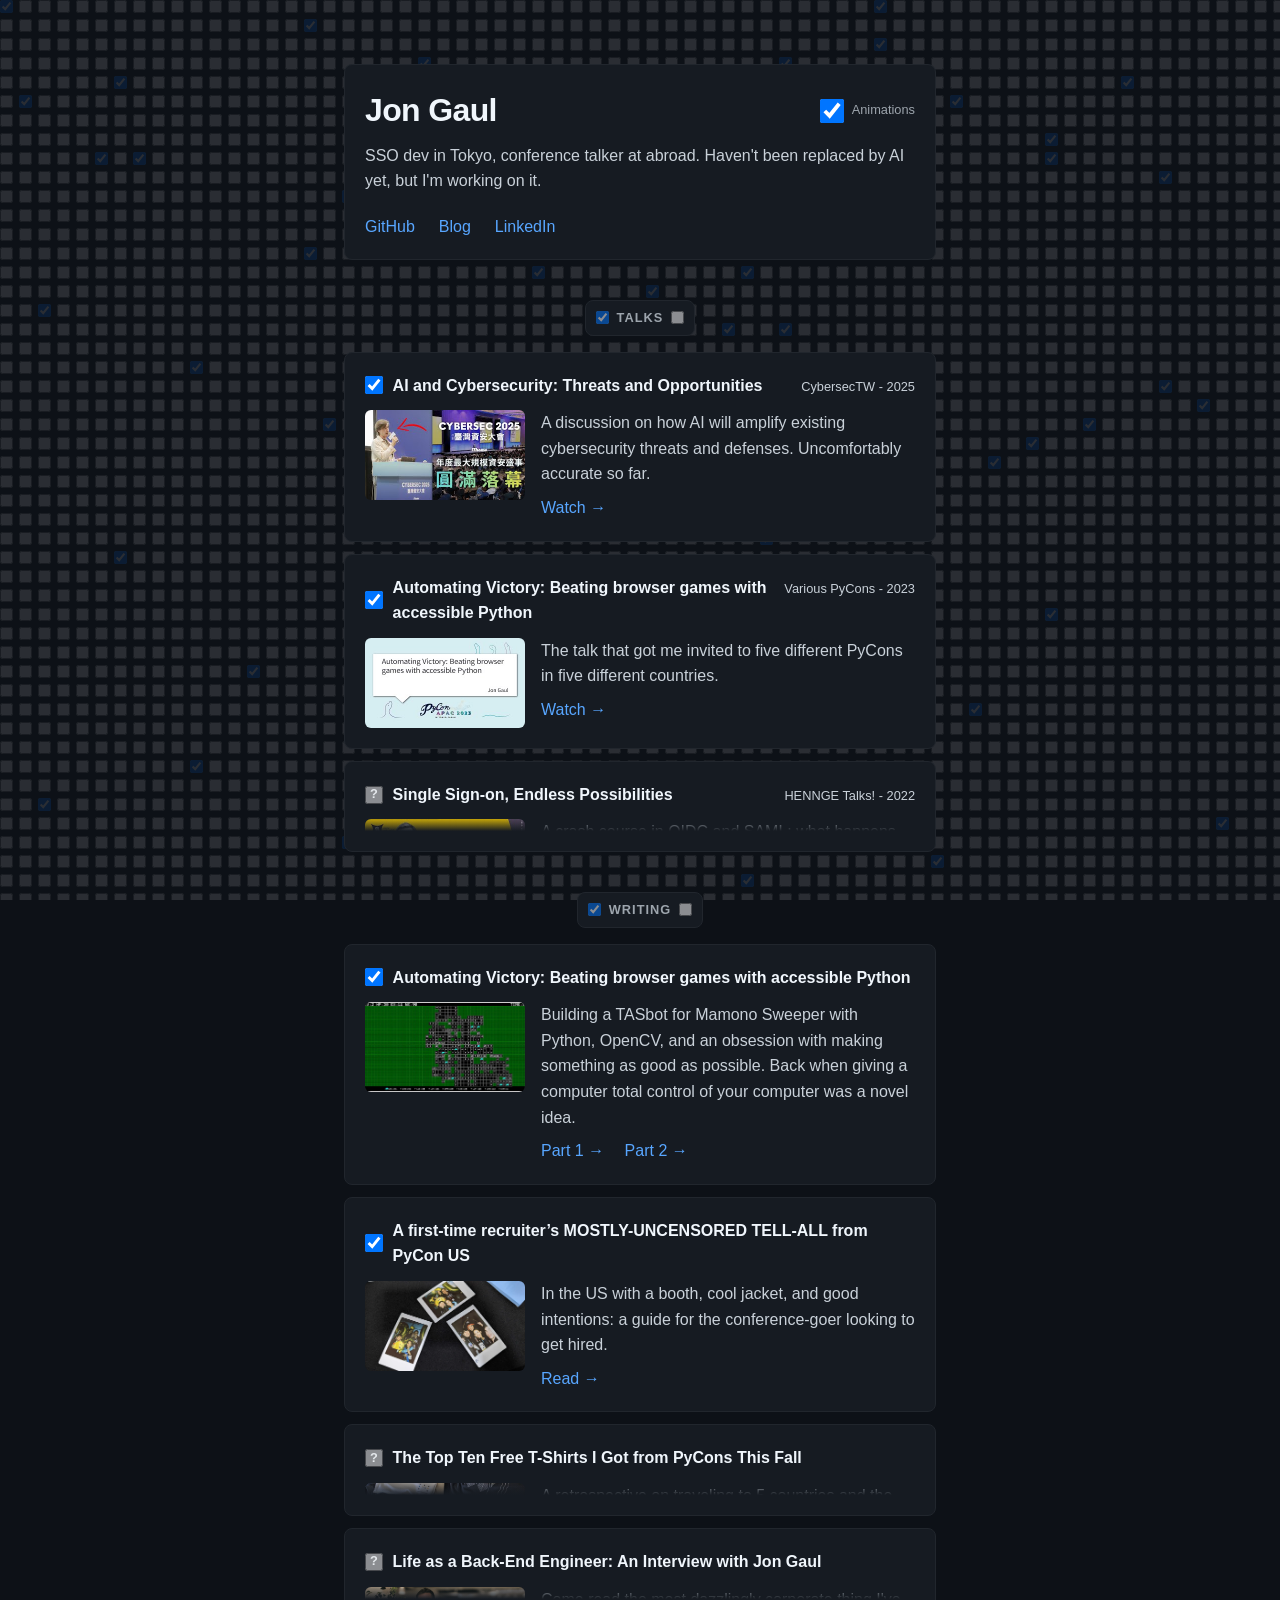
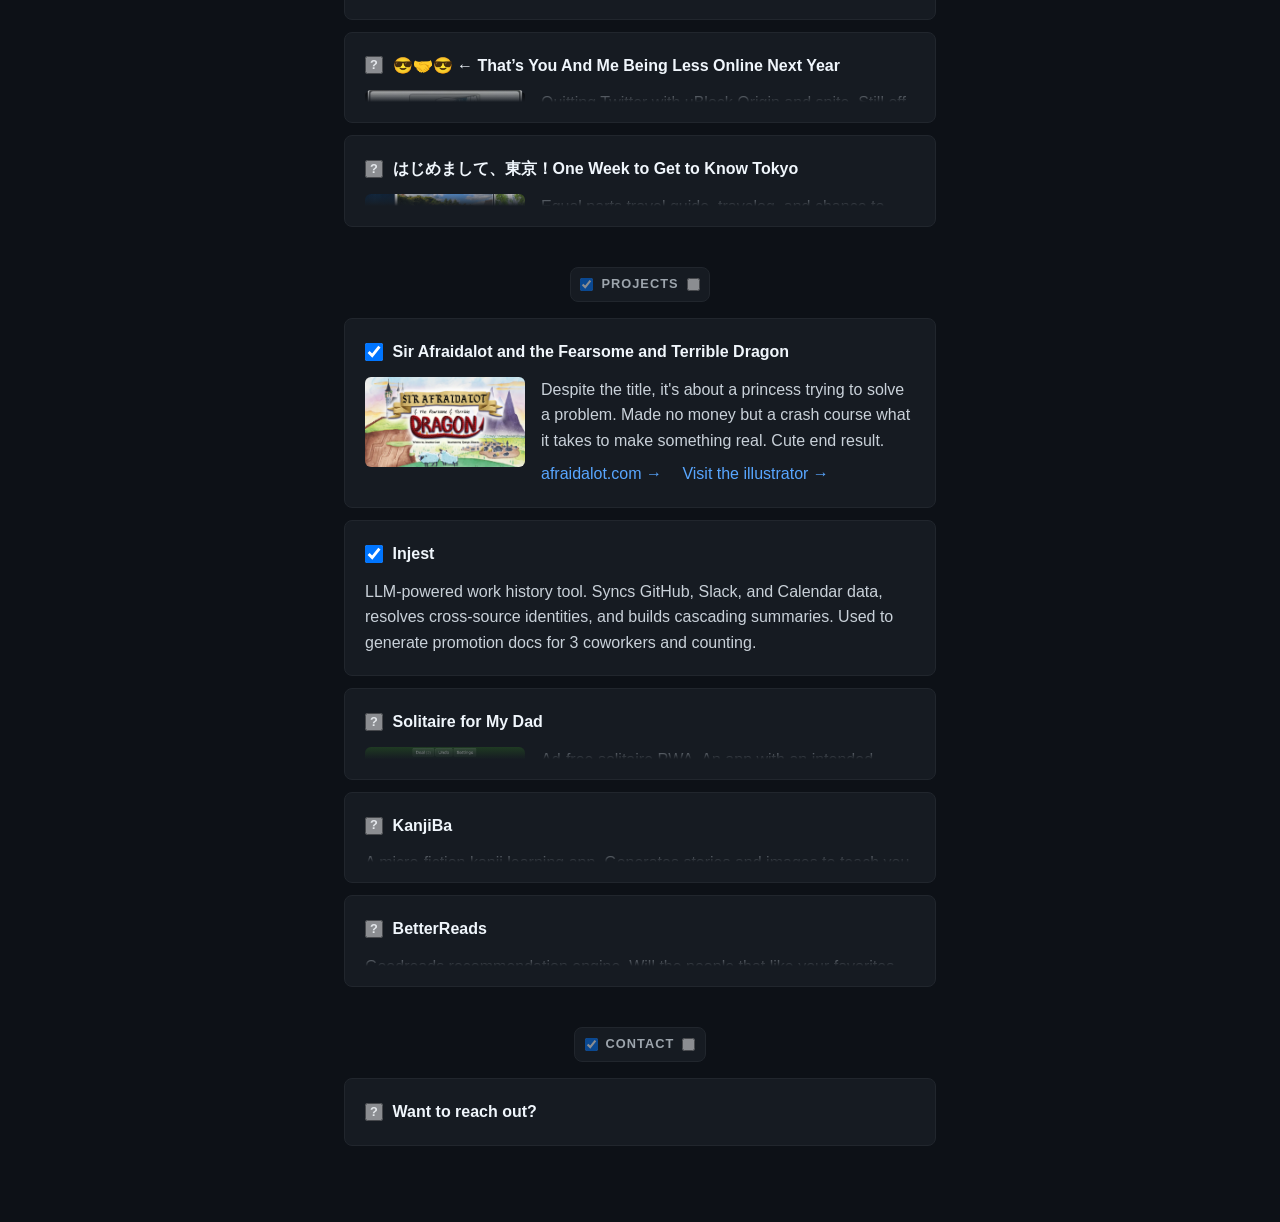
==== commit 68c1f9fc: "add slides" ====
--- a/index.html
+++ b/index.html
@@ -229,7 +229,7 @@
 
     const radius = 2;
 
-    function toggleNear(x, y) {
+    function activateNear(x, y) {
       const col = Math.floor(x / size);
       const row = Math.floor(y / size);
       for (let dr = -radius; dr <= radius; dr++) {
@@ -240,7 +240,7 @@
           if (r < 0 || c < 0 || c >= cols) continue;
           const idx = r * cols + c;
           if (idx >= 0 && idx < boxes.length) {
-            boxes[idx].checked = !boxes[idx].checked;
+            boxes[idx].checked = true;
           }
         }
       }
@@ -254,7 +254,7 @@
       if (col === lastCol && row === lastRow) return;
       lastCol = col;
       lastRow = row;
-      toggleNear(x, y);
+      activateNear(x, y);
     }
     document.addEventListener('mousemove', (e) => {
       handleMove(e.clientX, e.clientY);
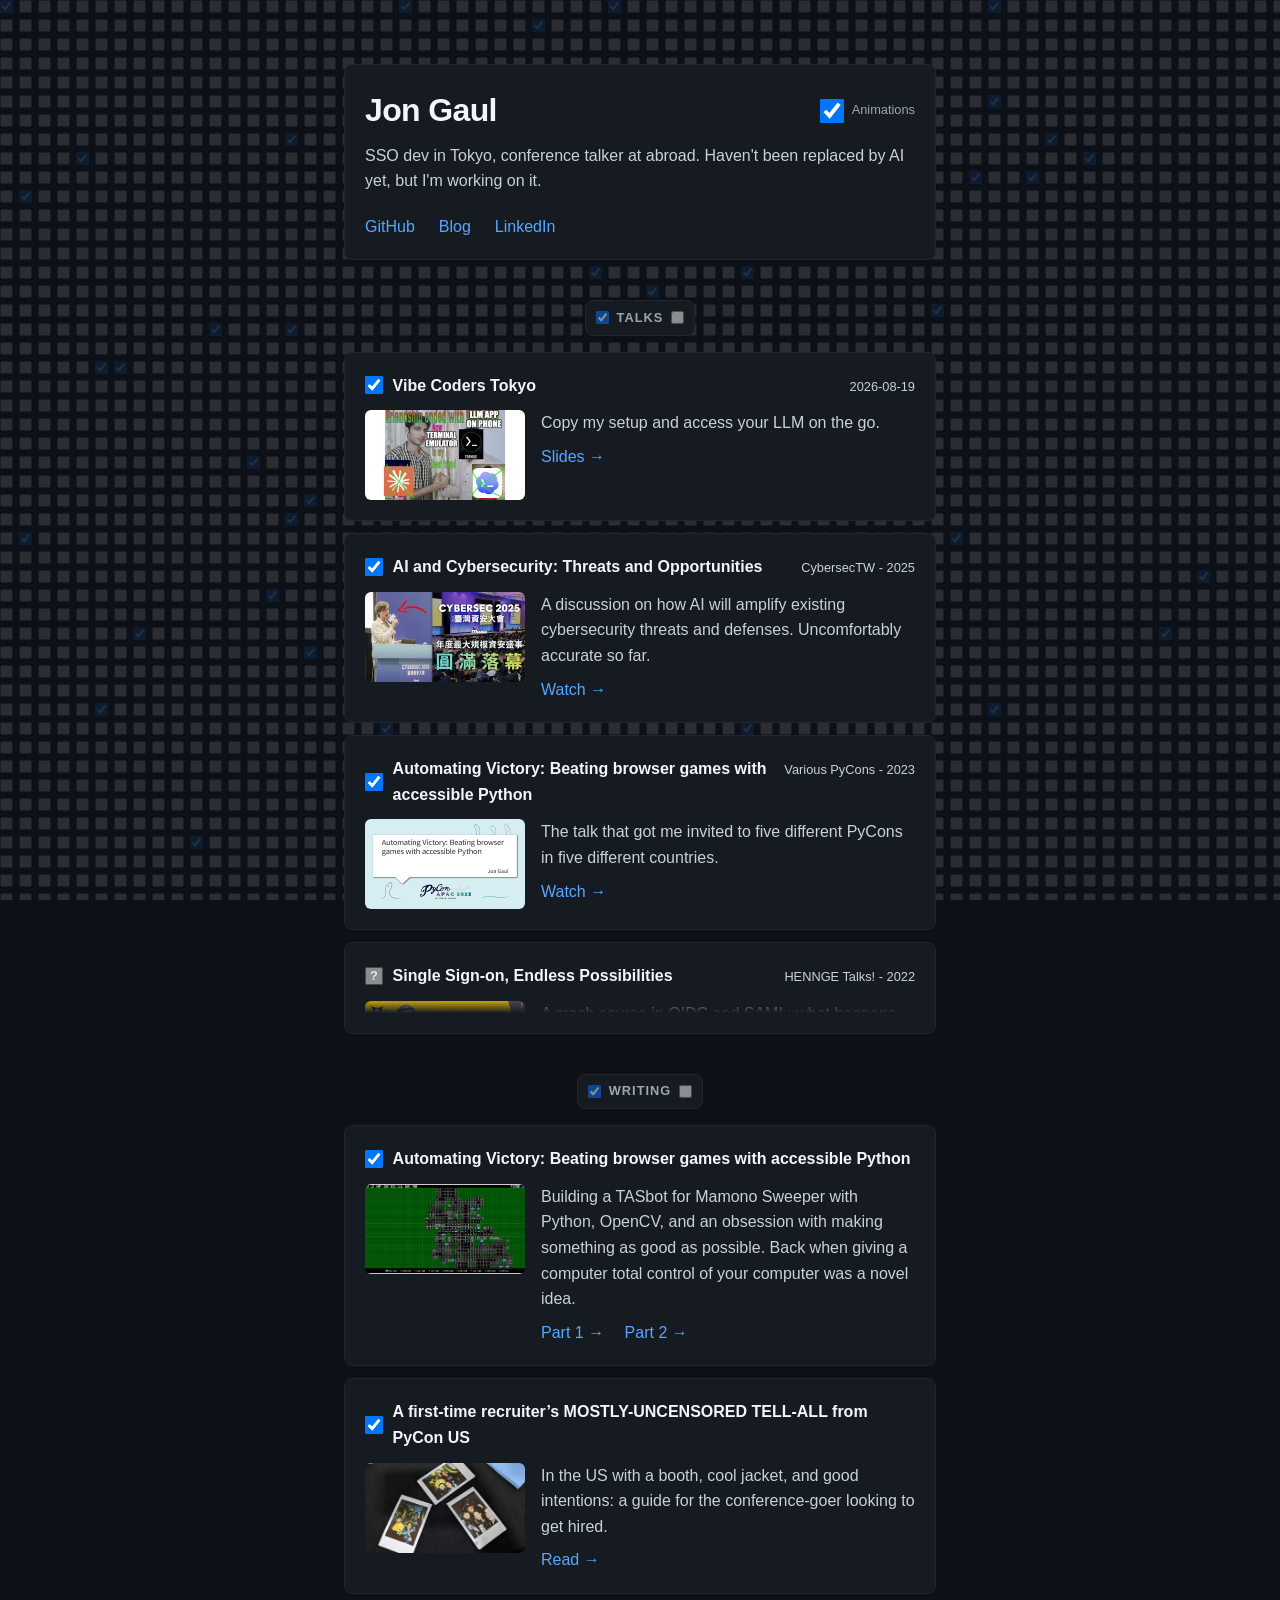
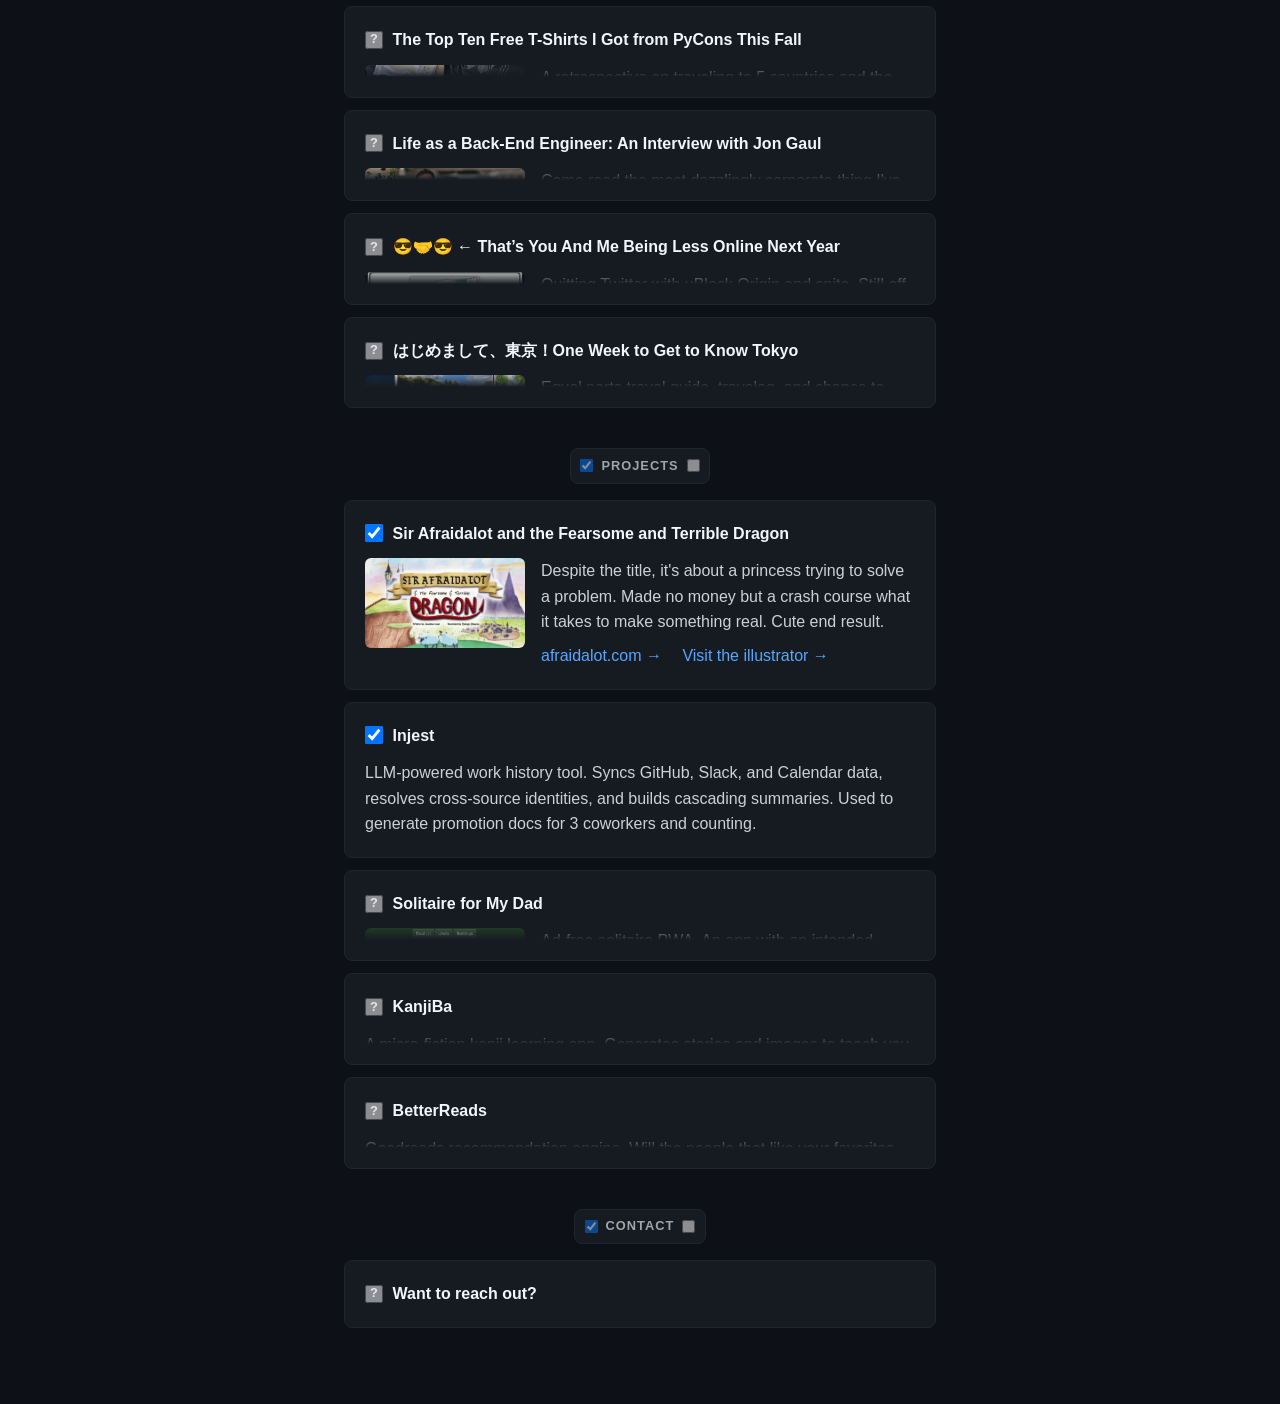
==== commit a1a4942f: "add slides link to home page" ====
--- a/index.html
+++ b/index.html
@@ -36,6 +36,16 @@
     <section>
       <h2><input type="checkbox" checked aria-hidden="true">Talks<input type="checkbox" aria-hidden="true"></h2>
       <div class="card expandable">
+        <label class="card-header"><input type="checkbox" checked aria-label="Expand Vibe Coders Tokyo"><h3>Vibe Coders Tokyo<span class="meta">2026-08-19</span></h3></label>
+        <div class="card-expand"><div class="card-expand-inner">
+          <img class="thumb" src="img/vibe-coders-tokyo.jpg" alt="">
+          <div class="card-body">
+            <p>Copy my setup and access your LLM on the go.</p>
+            <a href="/vibe-coding-slides/" class="link" aria-label="View Vibe Coders Tokyo slides">Slides →</a>
+          </div>
+        </div></div>
+      </div>
+      <div class="card expandable">
         <label class="card-header"><input type="checkbox" checked aria-label="Expand AI and Cybersecurity"><h3>AI and Cybersecurity: Threats and Opportunities<span class="meta">CybersecTW - 2025</span></h3></label>
         <div class="card-expand"><div class="card-expand-inner">
           <img class="thumb" src="img/cybersec-tw.jpg" alt="">
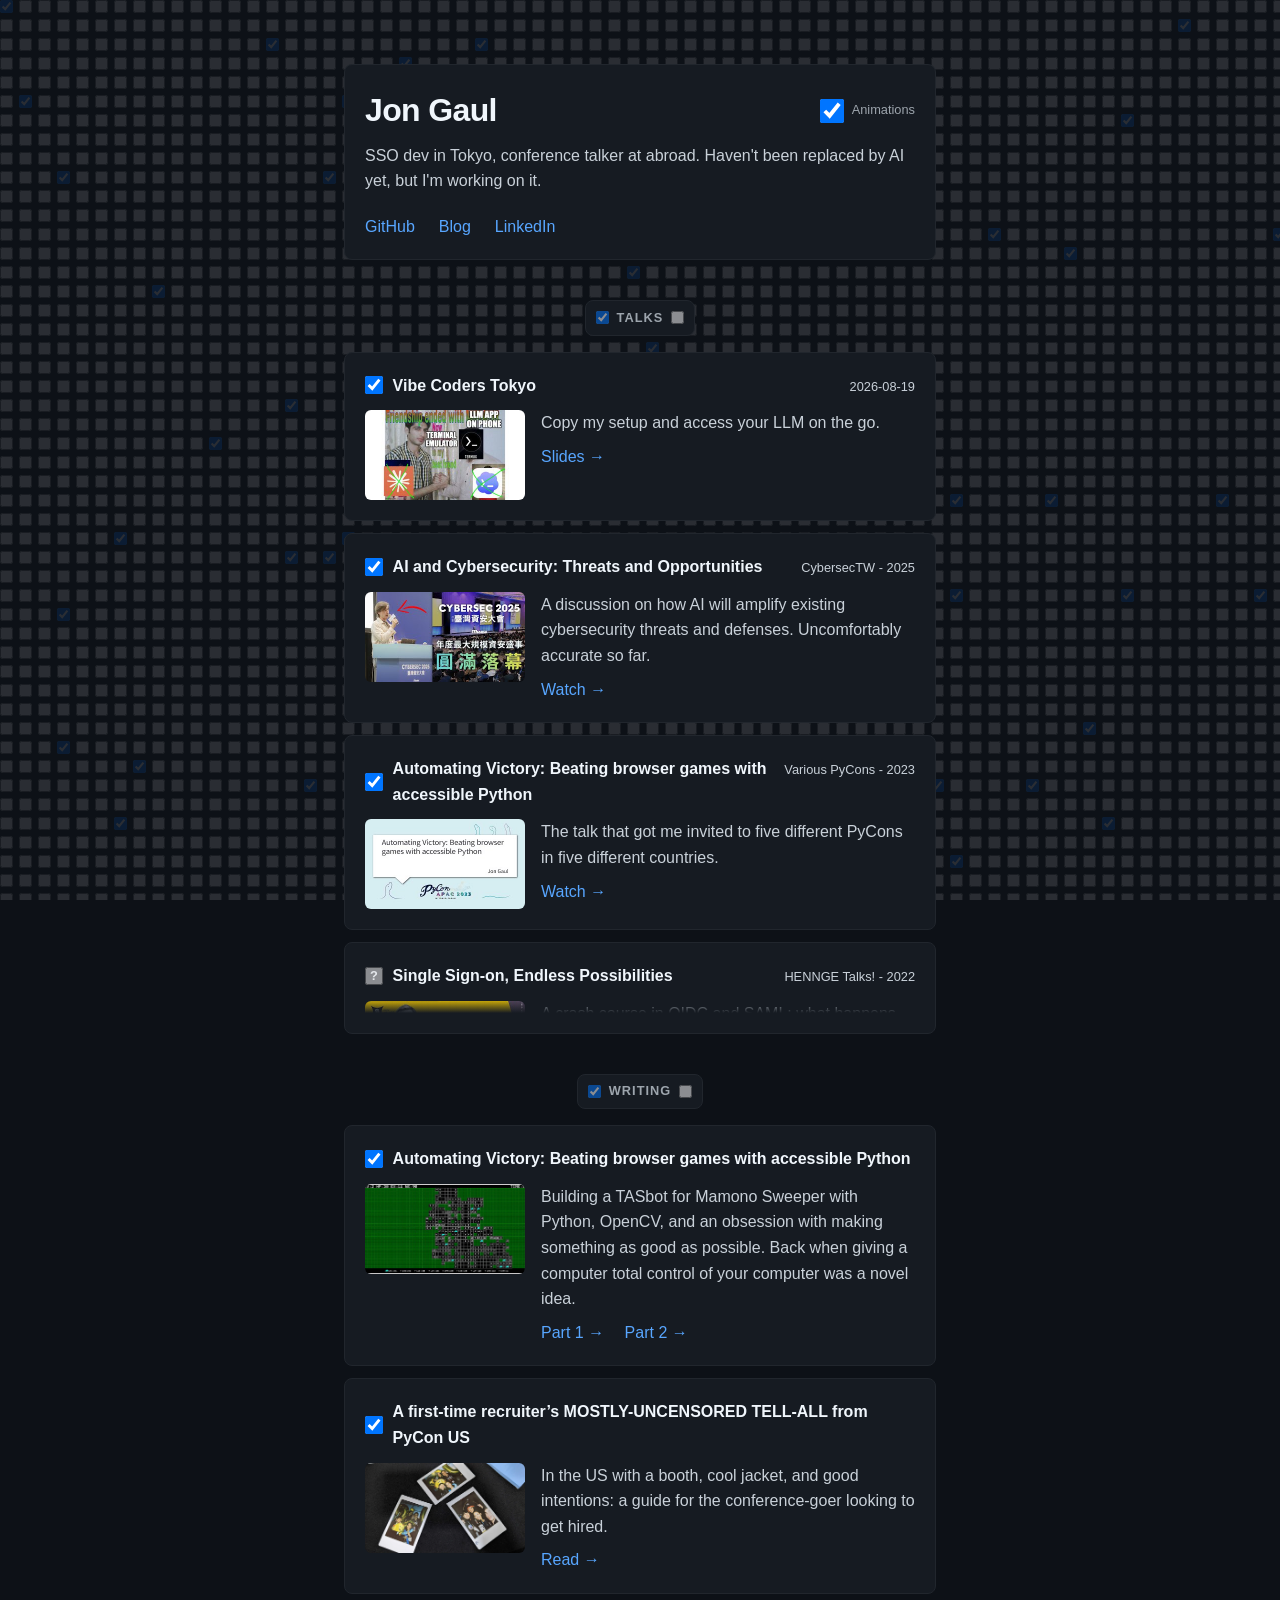
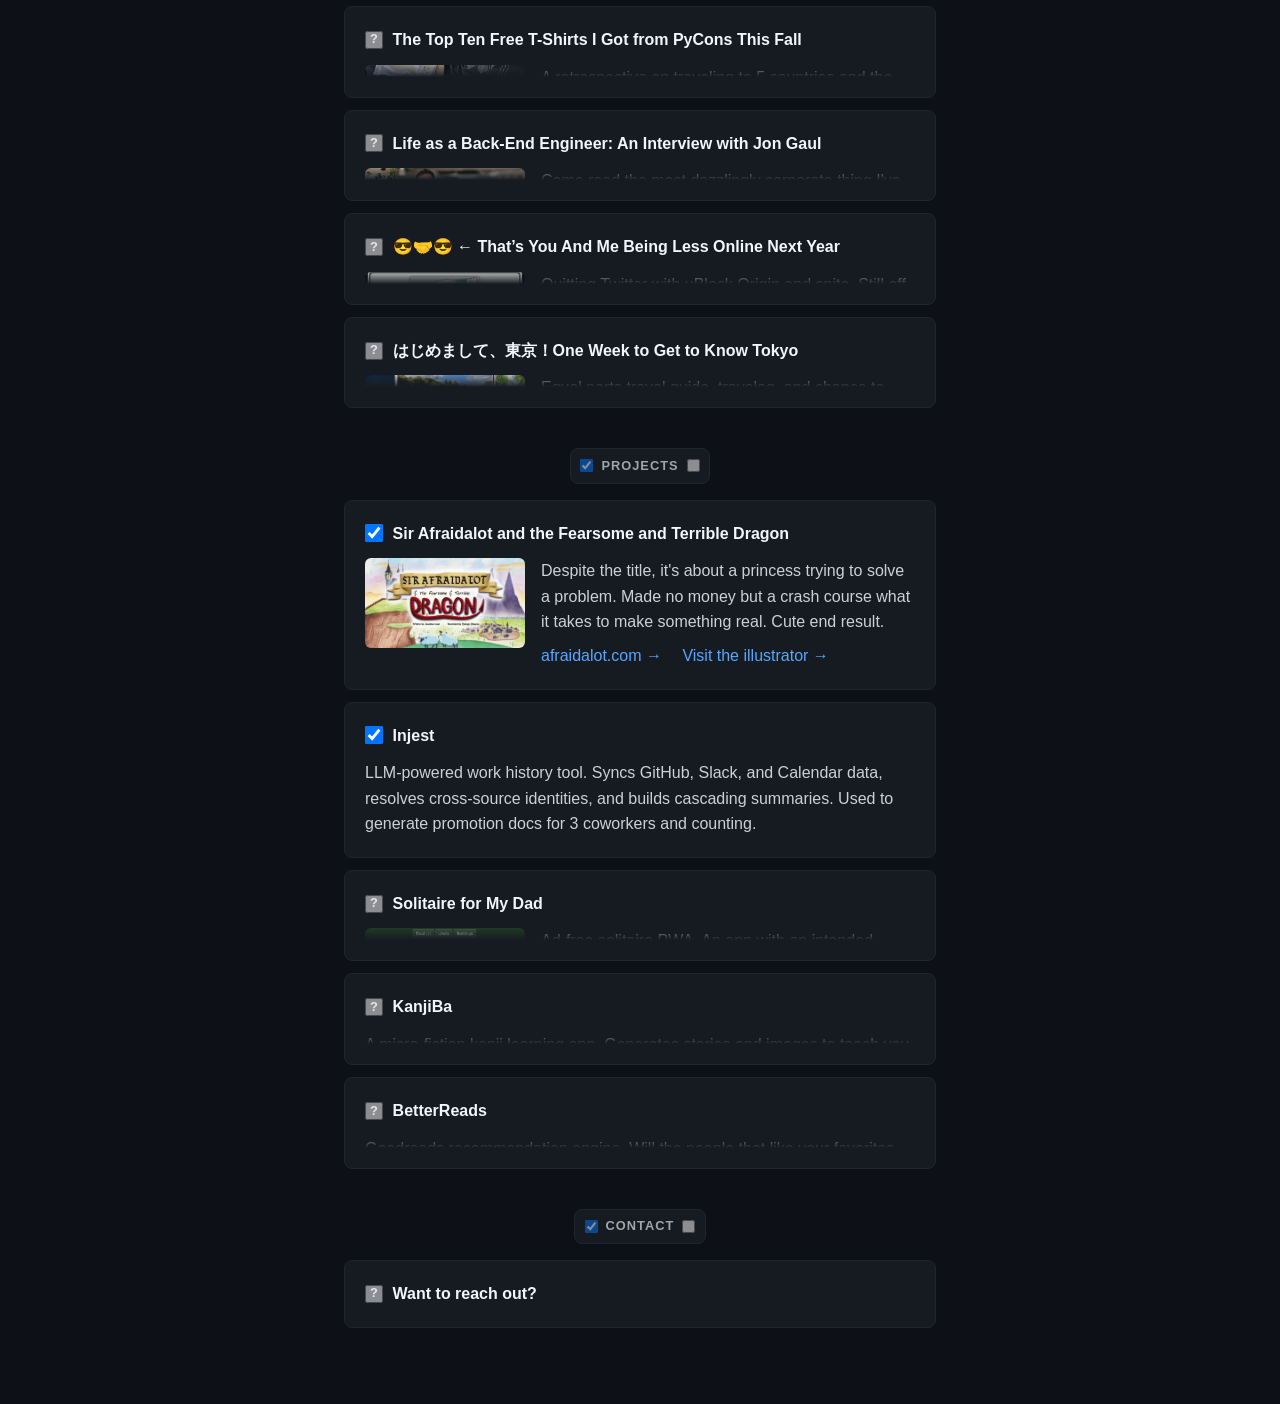
==== commit 0e10197f: "trivial commit to test" ====
--- a/index.html
+++ b/index.html
@@ -11,7 +11,7 @@
   <meta property="og:type" content="website">
   <meta name="twitter:card" content="summary_large_image">
   <meta name="twitter:title" content="Jon Gaul">
-  <meta name="twitter:description" content="See what I'm up to">
+  <meta name="twitter:description" content="See what I'm up to!">
   <meta name="twitter:image" content="https://jongaul.com/img/cybersec-tw.jpg">
   <meta name="theme-color" content="#0d1117">
   <link rel="icon" href="favicon.ico">
